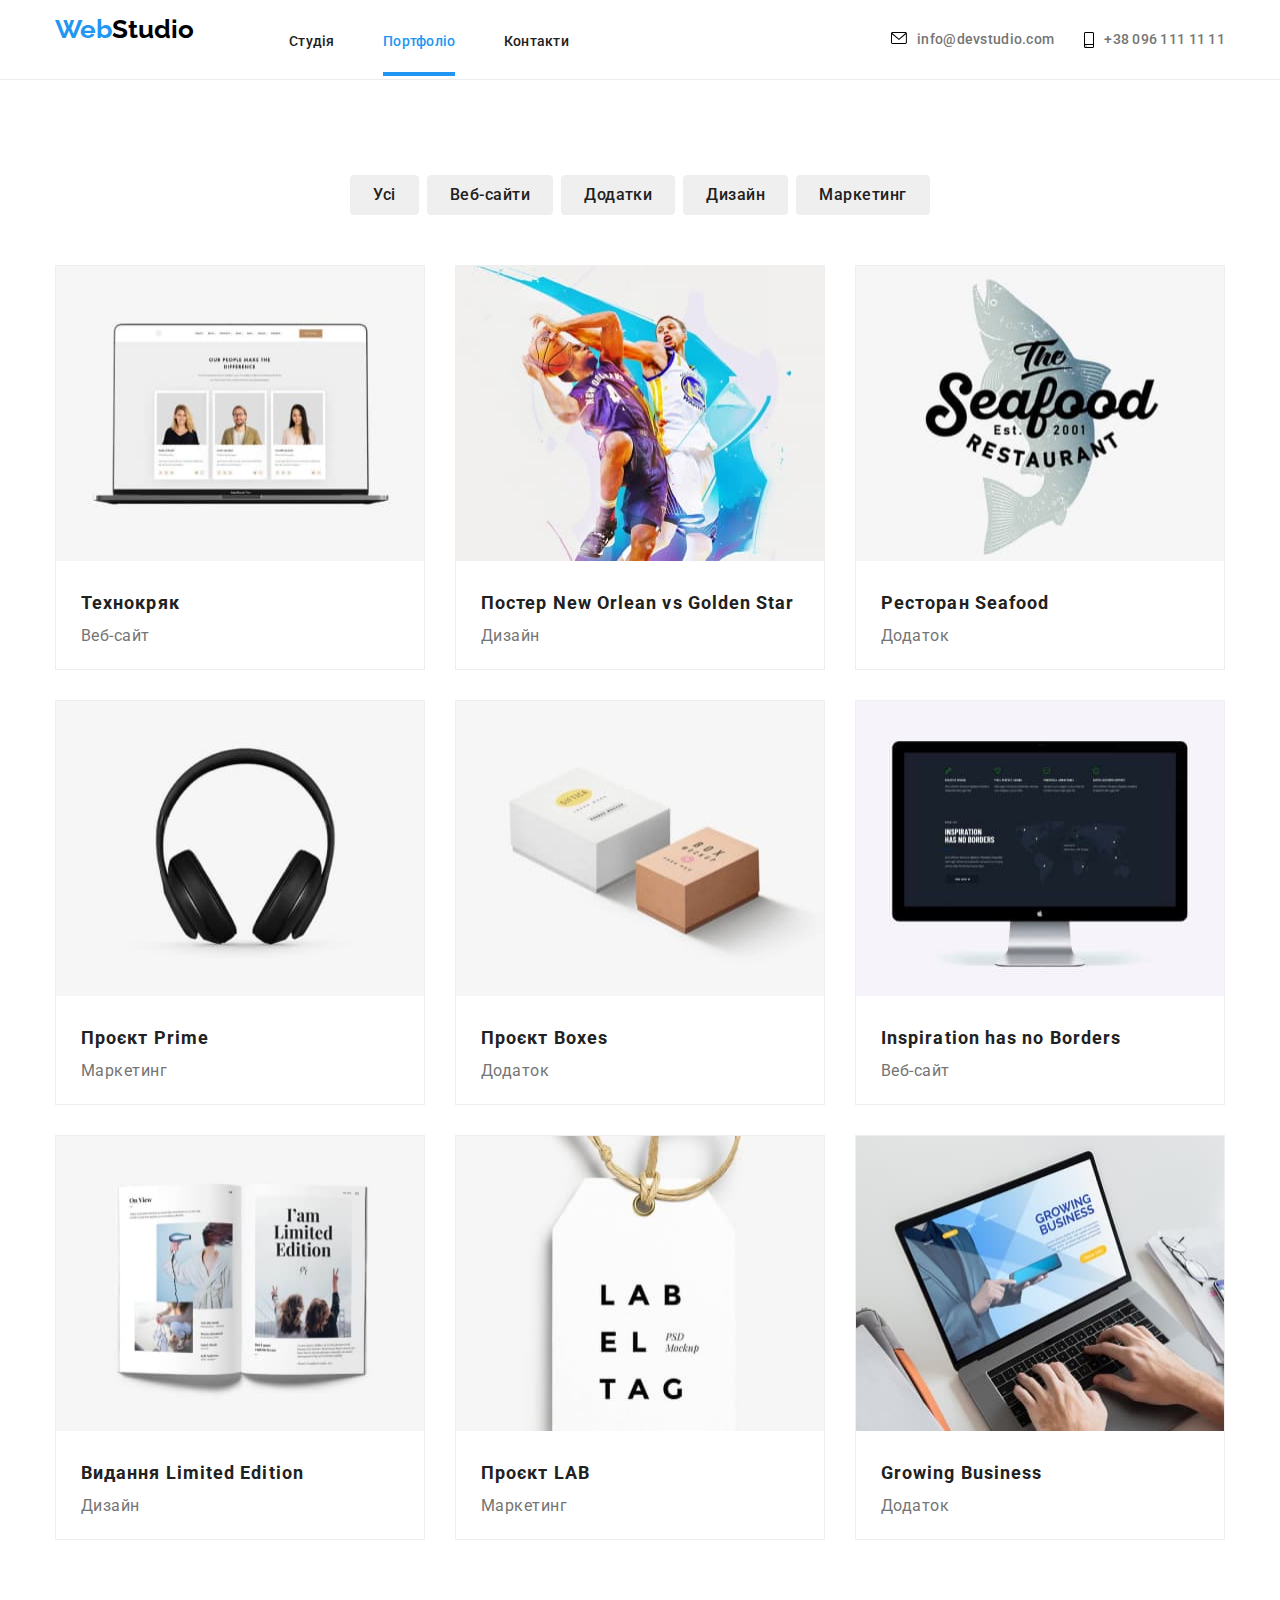
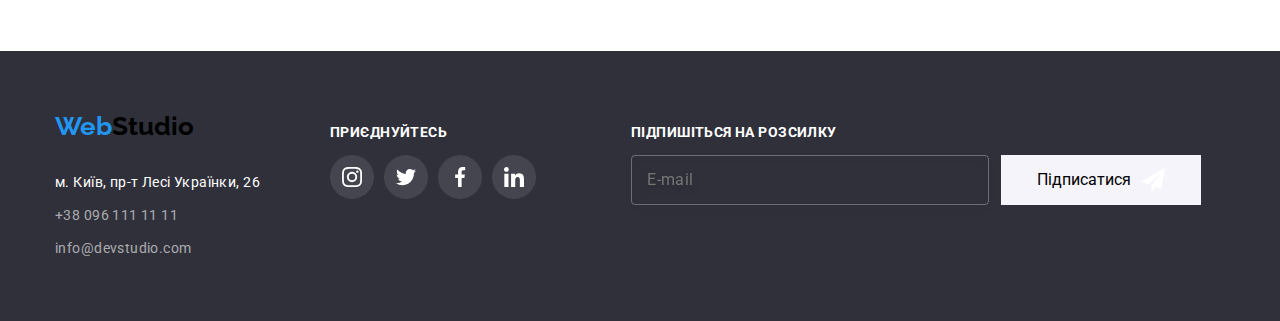
==== portfolio.html @ e660d1fc "Создание 2023-01-07" ====
<!DOCTYPE html>
<html lang="en">
<head>
    <meta charset="UTF-8">
    <meta http-equiv="X-UA-Compatible" content="IE=edge">
    <meta name="viewport" content="width=device-width, initial-scale=1.0">
    <link
        href="https://fonts.googleapis.com/css2?family=Oleo+Script&family=Raleway:wght@700&family=Roboto:wght@400;500;700;900&display=swap"
        rel="stylesheet">
    <!-- Спочатку нормалізатор -->
    <link rel="stylesheet"
        href="https://cdnjs.cloudflare.com/ajax/libs/modern-normalize/1.0.0/modern-normalize.min.css" />
    <!-- Потім ваші стилі -->
    <link rel="stylesheet" href="./css/main.min.css">
    <title>Document</title>
</head>
<body>
    <!--верхняя линия-->
    <header class="header">
        <div class="container">
            <div class="header__container">
                <!--меню навігації-->
                <nav class="header__nav">
                    <a href="" class="logo"><span class="logo__web">Web</span>Studio</a>
                    <ul class="header__nav-list">
                        <li class="header__nav-item"><a href="./index.html" class="header__nav-link">Студія</a></li>
                        <li class="header__nav-item"><a href="#" class="header__nav-link  current">Портфоліо</a></li>
                        <li class="header__nav-item"><a href="#" class="header__nav-link">Контакти</a></li>
                    </ul>
                </nav>
                <div class="header__contact-container">
                    <a href="mailto:info@devstudio.com" class="email">
                        <svg width="16" height="12">
                            <use href="./images/symbol-defs.svg#icon-email"> </use>
                        </svg>
                        info@devstudio.com</a>
                    <a href="tel:+380961111111" class="phone">
                        <svg width="10" height="16">
                            <use href="./images/symbol-defs.svg#icon-smartphone"> </use>
                        </svg>
                        +38 096 111 11 11</a>
                </div>
            </div>
        </div>
    </header>
    <main class="main-content">
        <!--секция галерея-->
        <section class="works">
            <div class="container">
                <ul class="works__list">
                    <li class="works__list-item"><button type="button" class="works-button">Усі</button></li>
                    <li class="works__list-item"><button type="button" class="works-button">Веб-сайти</button></li>
                    <li class="works__list-item"><button type="button" class="works-button">Додатки</button></li>
                    <li class="works__list-item"><button type="button" class="works-button">Дизайн</button></li>
                    <li class="works__list-item"><button type="button" class="works-button">Маркетинг</button></li>
                </ul>
                <ul class="gallery">
                    <li class="gallery__item">
                        <!--Project1-->
                        <a href="#" class="gallery-card">
                            <div class="gallery__container">
                                <img src="./images/portfolio-img1.jpg" alt="Технокряк" width="370" height="295" class="gallery__picture">
                                <div class="gallery__overlay">
                                    <p class="gallery__overlay-text">
                                        Ресурс пропонує комплексні пропозиції з різним рівнем функціоналу та сервісів. Все це дозволить відвідувачу отримати
                                        вичерпні відомості про компанію чи приватну особу.
                                    </p>
                                </div>
                            </div>
                            <div class="gallery__head-text">
                                <h3 class="gallery__card-head">Технокряк</h3>
                                <p class="gallery__card-text">Веб-сайт</p>
                            </div>
                        </a>
                    </li>
                    <li class="gallery__item">
                        <!--Project2-->
                        <a href="#" class="gallery-card">
                            <div class="gallery__container">
                                <img src="./images/portfolio-img2.jpg" alt="Постер New Orlean vs Golden Star" width="370" height="295" class="gallery__picture">
                                <div class="gallery__overlay">
                                    <p class="gallery__overlay-text">
                                        Ресурс пропонує комплексні пропозиції з різним рівнем функціоналу та сервісів. Все це дозволить відвідувачу
                                        отримати
                                        вичерпні відомості про компанію чи приватну особу.
                                    </p>
                                </div>
                            </div>
                            <div class="gallery__head-text">
                                <h3 class="gallery__card-head">Постер New Orlean vs Golden Star</h3>
                                <p class="gallery__card-text">Дизайн</p>
                            </div>                            
                        </a>
                    </li>
                    <li class="gallery__item">
                        <!--Project3-->
                        <a href="#" class="gallery-card">
                            <div class="gallery__container">
                                <img src="./images/portfolio-img3.jpg" alt="Ресторан Seafood" width="370" height="295" class="gallery__picture">
                                <div class="gallery__overlay">
                                    <p class="gallery__overlay-text">
                                        Ресурс пропонує комплексні пропозиції з різним рівнем функціоналу та сервісів. Все це дозволить відвідувачу
                                        отримати
                                        вичерпні відомості про компанію чи приватну особу.
                                    </p>
                                </div>
                            </div>
                            <div class="gallery__head-text">
                                <h3 class="gallery__card-head">Ресторан Seafood</h3>
                                <p class="gallery__card-text">Додаток</p>
                            </div>
                        </a>
                    </li>
                    <li class="gallery__item">
                        <!--Project4-->
                        <a href="#" class="gallery-card">
                            <div class="gallery__container">
                                <img src="./images/portfolio-img4.jpg" alt="Проєкт Prime" width="370" height="295" class="gallery__picture">
                                <div class="gallery__overlay">
                                    <p class="gallery__overlay-text">
                                        Ресурс пропонує комплексні пропозиції з різним рівнем функціоналу та сервісів. Все це дозволить відвідувачу
                                        отримати
                                        вичерпні відомості про компанію чи приватну особу.
                                    </p>
                                </div>
                            </div>
                            <div class="gallery__head-text">
                                <h3 class="gallery__card-head">Проєкт Prime</h3>
                                <p class="gallery__card-text">Маркетинг</p>
                            </div>                            
                        </a>
                    </li>
                    <li class="gallery__item">
                        <!--Project5-->
                        <a href="#" class="gallery-card">
                            <div class="gallery__container">
                                <img src="./images/portfolio-img5.jpg" alt="Проєкт Boxes" width="370" height="295" class="gallery__picture">
                                <div class="gallery__overlay">
                                    <p class="gallery__overlay-text">
                                        Ресурс пропонує комплексні пропозиції з різним рівнем функціоналу та сервісів. Все це дозволить відвідувачу
                                        отримати
                                        вичерпні відомості про компанію чи приватну особу.
                                    </p>
                                </div>                          
                            </div>
                            <div class="gallery__head-text">
                                <h3 class="gallery__card-head">Проєкт Boxes</h3>
                                <p class="gallery__card-text">Додаток</p>
                            </div>                              
                        </a>
                    </li>
                    <li class="gallery__item">
                        <!--Project6-->
                        <a href="#" class="gallery-card">
                            <div class="gallery__container">
                                <img src="./images/portfolio-img6.jpg" alt="Inspiration has no Borders" width="370" height="295" class="gallery__picture">
                                <div class="gallery__overlay">
                                    <p class="gallery__overlay-text">
                                        Ресурс пропонує комплексні пропозиції з різним рівнем функціоналу та сервісів. Все це дозволить відвідувачу
                                        отримати
                                        вичерпні відомості про компанію чи приватну особу.
                                    </p>
                                </div>
                            </div> 
                            <div class="gallery__head-text">
                                <h3 class="gallery__card-head">Inspiration has no Borders</h3>
                                <p class="gallery__card-text">Веб-сайт</p>
                            </div>                             
                        </a>
                    </li>
                    <li class="gallery__item">
                        <!--Project7-->
                        <a href="#" class="gallery-card">
                            <div class="gallery__container">
                                <img src="./images/portfolio-img7.jpg" alt="Видання Limited Edition" width="370" height="295" class="gallery__picture">
                                <div class="gallery__overlay">
                                    <p class="gallery__overlay-text">
                                        Ресурс пропонує комплексні пропозиції з різним рівнем функціоналу та сервісів. Все це дозволить відвідувачу
                                        отримати
                                        вичерпні відомості про компанію чи приватну особу.
                                    </p>
                                </div>
                            </div>
                            <div class="gallery__head-text">
                                <h3 class="gallery__card-head">Видання Limited Edition</h3>
                                <p class="gallery__card-text">Дизайн</p>
                            </div>                            
                        </a>
                    </li>
                    <li class="gallery__item">
                        <!--Project8-->
                        <a href="#" class="gallery-card"> 
                            <div class="gallery__container">
                                <img src="./images/portfolio-img8.jpg" alt="Проєкт LAB" width="370" height="295" class="gallery__picture">
                                <div class="gallery__overlay">
                                    <p class="gallery__overlay-text">
                                        Ресурс пропонує комплексні пропозиції з різним рівнем функціоналу та сервісів. Все це дозволить відвідувачу
                                        отримати
                                        вичерпні відомості про компанію чи приватну особу.
                                    </p>
                                </div>
                            </div>
                            <div class="gallery__head-text">
                                <h3 class="gallery__card-head">Проєкт LAB</h3>
                                <p class="gallery__card-text">Маркетинг</p>
                            </div>                             
                        </a>
                    </li>
                    <li class="gallery__item">
                        <!--Project9-->
                        <a href="#" class="gallery-card">
                            <div class="gallery__container">
                                <img src="./images/portfolio-img9.jpg" alt="Growing Business" width="370" height="295" class="gallery__picture">
                                <div class="gallery__overlay">
                                    <p class="gallery__overlay-text">
                                        Ресурс пропонує комплексні пропозиції з різним рівнем функціоналу та сервісів. Все це дозволить відвідувачу
                                        отримати
                                        вичерпні відомості про компанію чи приватну особу.
                                    </p>
                                </div>
                            </div>
                            <div class="gallery__head-text">
                                <h3 class="gallery__card-head">Growing Business</h3>
                                <p class="gallery__card-text">Додаток</p>
                            </div>                            
                        </a>
                    </li>
                </ul>
            </div>            
        </section>
    </main>
    <!--підвал-->
    <footer class="footer">
        <div class="container">
            <div class="footer__container">
                <!--контакти-->
                <div class="footer__address-container">
                    <a href="#" class="logo"><span class="logo__web">Web</span>Studio</a>
                    <address class="footer__address">м. Київ, пр-т Лесі Українки, 26</address>
                    <a href="tel:+380961111111" class="footer__phone">+38 096 111 11 11</a>
                    <a href="mailto:info@devstudio.com" class="footer__mail">info@devstudio.com</a>
                </div>
                <div class="footer__social-container">
                    <p class="footer__social-text">Приєднуйтесь</p>
                    <ul class="footer__social-list" width="206" height="44">
                        <li class="footer__item">
                            <a href="" class="footer__link-item">
                                <svg width="20" height="20" class="team__social__icon">
                                    <use href="./images/symbol-defs.svg#icon-instagram"> </use>
                                </svg>
                            </a>
                        </li>
                        <li class="footer__item">
                            <a href="" class="footer__link-item">
                                <svg width="20" height="20" class="team__social__icon">
                                    <use href="./images/symbol-defs.svg#icon-twitter"> </use>
                                </svg>
                            </a>
                        </li>
                        <li class="footer__item">
                            <a href="" class="footer__link-item">
                                <svg width="20" height="20" class="team__social__icon">
                                    <use href="./images/symbol-defs.svg#icon-facebook"> </use>
                                </svg>
                            </a>
                        </li>
                        <li class="footer__item">
                            <a href="" class="footer__link-item">
                                <svg width="20" height="20" class="team__social__icon">
                                    <use href="./images/symbol-defs.svg#icon-linkedin"> </use>
                                </svg>
                            </a>
                        </li>
                    </ul>
                </div>
                <form name="footer-form" class="footer-form">
                    <label for="form-footer-label" class="footer-form__label footer__social-text">Підпишіться на
                        розсилку</label>
                    <div class="footer-form__container">
                        <input type="text" name="form-footer-label" id="form-footer-label" placeholder="E-mail"
                            class="footer-form__input">
                        <button type="submit" class="footer-form__button button">Підписатися
                            <svg width="24" height="24" class="footer-form__icon">
                                <use href="./images/symbol-defs.svg#icon-send"> </use>
                            </svg>
                        </button>
                    </div>
                </form>
            </div>
        </div>
    </footer>
</body>        
</html>
---- css/main.min.css ----
:root{--backgrount-color: #Fff;--primary-text-color: #212121;--text-color-buttonlink: #2196F3;--text-color-active: #ffffff;--text-color: #757575;--background-button: #F5F4FA;--background-first-section: #2F303A;--background-gradient: rgba(47, 48, 58, 0.4);--background-card-text: rgba(47, 48, 58, 0.8);--backgrount-footer-item: rgba(255, 255, 255, 0.1);--background-overlay: rgba(33, 150, 243, 0.9);--background-backdrop: rgba(0, 0, 0, 0.2);--color-logo: #000000;--color-footer-mail-phone: rgba(255, 255, 255, 0.6);--color-border: #eeeeee;--color-border-header: #ececec;--color-border-form: rgba(33, 33, 33, 0.2);--color-active-form: rgba(33, 150, 243, 1);--color-fill-icons: #AFB1B8;--color-shadow: rgba(0, 0, 0, 0.25);--color-border-button: rgba(0, 0, 0, 0.1)}*,*::before,*::after{-webkit-box-sizing:border-box;box-sizing:border-box}body{background-color:var(--backgrount-color);color:var(--primary-text-color);border:none;font-family:"Roboto",sans-serif;list-style:none}.main{margin:0,auto}.about{padding:0 0 95px}.about__head{font-weight:700;font-size:36px;line-height:1.17;text-align:center;letter-spacing:.03em;height:42px;margin:0 0 50px}.about__list{display:-webkit-box;display:-ms-flexbox;display:flex;-webkit-box-pack:center;-ms-flex-pack:center;justify-content:center;gap:30px;list-style:none;margin:0;padding:0}.about__item{position:relative}.about__cart-text{position:absolute;bottom:0;left:0;text-transform:uppercase;width:100%;height:70px;margin:0;background-color:var(--background-card-text);color:var(--backgrount-color);text-align:center;line-height:70px;font-size:14px;font-weight:700}.backdrop{position:fixed;top:0;left:0;width:100%;height:100%;background-color:var(--background-backdrop);opacity:1;-webkit-transition:opacity 500ms cubic-bezier(0.4, 0, 0.2, 1);transition:opacity 500ms cubic-bezier(0.4, 0, 0.2, 1)}.backdrop.is-hidden{opacity:0;visibility:hidden;pointer-events:none}.backdrop.is-hidden .modal{-webkit-transform:translate(-50%, -50%) 250ms cubic-bezier(0.4, 0, 0.2, 1),scale(0.9) 250ms cubic-bezier(0.4, 0, 0.2, 1);transform:translate(-50%, -50%) 250ms cubic-bezier(0.4, 0, 0.2, 1),scale(0.9) 250ms cubic-bezier(0.4, 0, 0.2, 1)}.button{background-color:var(--background-button);border:none;cursor:pointer}.button:hover,.button:focus{background-color:var(--text-color-buttonlink);color:var(--text-color-active);border:none}.works{padding:95px 0}.works__list{display:-webkit-box;display:-ms-flexbox;display:flex;-webkit-box-pack:center;-ms-flex-pack:center;justify-content:center;gap:8px;list-style:none;margin:0 0 50px;padding:0}.works-button{padding:6px 22px;color:var(--primary-text-color);font-weight:500;line-height:26px;font-size:16px;text-align:center;letter-spacing:.03em;border:1px solid var(--color-border);border-radius:4px;-webkit-transition:background-color 250ms cubic-bezier(0.4, 0, 0.2, 1),color 250ms cubic-bezier(0.4, 0, 0.2, 1),border 250ms cubic-bezier(0.4, 0, 0.2, 1),-webkit-box-shadow 250ms cubic-bezier(0.4, 0, 0.2, 1);transition:background-color 250ms cubic-bezier(0.4, 0, 0.2, 1),color 250ms cubic-bezier(0.4, 0, 0.2, 1),border 250ms cubic-bezier(0.4, 0, 0.2, 1),-webkit-box-shadow 250ms cubic-bezier(0.4, 0, 0.2, 1);transition:background-color 250ms cubic-bezier(0.4, 0, 0.2, 1),color 250ms cubic-bezier(0.4, 0, 0.2, 1),box-shadow 250ms cubic-bezier(0.4, 0, 0.2, 1),border 250ms cubic-bezier(0.4, 0, 0.2, 1);transition:background-color 250ms cubic-bezier(0.4, 0, 0.2, 1),color 250ms cubic-bezier(0.4, 0, 0.2, 1),box-shadow 250ms cubic-bezier(0.4, 0, 0.2, 1),border 250ms cubic-bezier(0.4, 0, 0.2, 1),-webkit-box-shadow 250ms cubic-bezier(0.4, 0, 0.2, 1)}.works-button:hover,.works-button:focus{color:var(--text-color-active);-webkit-box-shadow:0px 3px 1px rgba(0,0,0,.1),0px 1px 2px rgba(0,0,0,.08),0px 2px 2px rgba(0,0,0,.12);box-shadow:0px 3px 1px rgba(0,0,0,.1),0px 1px 2px rgba(0,0,0,.08),0px 2px 2px rgba(0,0,0,.12);background-color:var(--text-color-buttonlink);border:0px solid var(--text-color-buttonlink)}.clients{margin:0 0 95px}.clients__head{display:block;text-align:center;margin:94px 0 50px;font-size:36px;line-height:1.17;letter-spacing:.03em}.clients__list{list-style:none;display:-webkit-box;display:-ms-flexbox;display:flex;-webkit-box-pack:center;-ms-flex-pack:center;justify-content:center;gap:30px;margin:0;padding:0}.clients__list-link{display:-webkit-box;display:-ms-flexbox;display:flex;-webkit-box-pack:center;-ms-flex-pack:center;justify-content:center;-webkit-box-align:center;-ms-flex-align:center;align-items:center;width:170px;height:92px;margin:0;padding:0;border-radius:4px}.clients__list-icon{width:100%;height:100%;fill:var(--color-fill-icons)}.clients__list-link .clients__list-icon{border:1px solid var(--color-fill-icons);-webkit-transition:fill 250ms cubic-bezier(0.4, 0, 0.2, 1),border 250ms cubic-bezier(0.4, 0, 0.2, 1);transition:fill 250ms cubic-bezier(0.4, 0, 0.2, 1),border 250ms cubic-bezier(0.4, 0, 0.2, 1)}.clients__list-link:focus .clients__list-icon,.clients__list-link:hover .clients__list-icon{border:1px solid var(--text-color-buttonlink);fill:var(--text-color-buttonlink)}.email{display:-webkit-box;display:-ms-flexbox;display:flex;gap:10px;-ms-flex-line-pack:center;align-content:center;text-decoration:none;color:var(--text-color);font-size:14px;line-height:1.14;letter-spacing:.02em;font-weight:500;-webkit-transition:color 250ms cubic-bezier(0.4, 0, 0.2, 1),fill 250ms cubic-bezier(0.4, 0, 0.2, 1);transition:color 250ms cubic-bezier(0.4, 0, 0.2, 1),fill 250ms cubic-bezier(0.4, 0, 0.2, 1)}.email:hover,.email:focus{color:var(--text-color-buttonlink);fill:var(--text-color-buttonlink)}.first-section{max-width:1600px;height:600px;padding:200px 0;margin:0 auto;background-image:-webkit-gradient(linear, left top, right top, from(var(--background-gradient)), to(var(--background-gradient))),url(../images/main.jpg);background-image:linear-gradient(to right, var(--background-gradient), var(--background-gradient)),url(../images/main.jpg);background-repeat:no-repeat;background-position:center;background-size:cover}.first-section__container{height:200px;-webkit-box-orient:vertical;-webkit-box-direction:normal;-ms-flex-direction:column;flex-direction:column;display:-webkit-box;display:-ms-flexbox;display:flex;-webkit-box-align:center;-ms-flex-align:center;align-items:center}.first-section__tittle{width:696px;color:var(--text-color-active);margin:0 0 30px;font-weight:900;font-size:44px;line-height:1.36;text-align:center;letter-spacing:.06em;text-transform:uppercase}.first-section__button{display:inline-block;width:216px;height:50px;min-height:50px;background-color:var(--text-color-buttonlink);color:var(--text-color-active);font-size:16px;font-style:normal;font-weight:700;line-height:1.88;letter-spacing:.06em;-webkit-filter:drop-shadow(0px 4px 4px rgba(0, 0, 0, 0.25));filter:drop-shadow(0px 4px 4px rgba(0, 0, 0, 0.25));border-radius:4px}.footer{background-color:var(--background-first-section);padding:60px 0}.footer__container{display:-webkit-box;display:-ms-flexbox;display:flex;-webkit-box-orient:horizontal;-webkit-box-direction:normal;-ms-flex-direction:row;flex-direction:row}.footer__address-container{display:-webkit-box;display:-ms-flexbox;display:flex;-webkit-box-orient:vertical;-webkit-box-direction:normal;-ms-flex-direction:column;flex-direction:column;gap:9px}.footer__address{color:var(--text-color-active);font-size:14px;line-height:1.71;letter-spacing:.03em;font-style:normal}.footer__phone{color:var(--color-footer-mail-phone);text-decoration:none;font-size:14px;line-height:1.71;letter-spacing:.03em}.footer__mail{text-decoration:none;color:var(--color-footer-mail-phone);font-size:14px;line-height:1.71;letter-spacing:.03em}.footer__social-container{margin:0 95px 0 70px}.footer__social-text{font-family:"Roboto";font-style:normal;font-size:14px;line-height:1.14;letter-spacing:.03em;font-weight:700;color:var(--text-color-active);text-transform:uppercase}.footer__social-list{display:-webkit-box;display:-ms-flexbox;display:flex;margin:0;padding:0;gap:10px;list-style:none}.footer__link-item{width:44px;height:44px;display:-webkit-box;display:-ms-flexbox;display:flex;-webkit-box-pack:center;-ms-flex-pack:center;justify-content:center;-webkit-box-align:center;-ms-flex-align:center;align-items:center;border-radius:50%;fill:var(--text-color-active);background-color:var(--backgrount-footer-item);-webkit-transition:background-color 250ms cubic-bezier(0.4, 0, 0.2, 1);transition:background-color 250ms cubic-bezier(0.4, 0, 0.2, 1)}.footer__link-item:hover,.footer__link-item:focus{border-radius:50%;background-color:var(--text-color-buttonlink)}.footer-form__label{display:inline-block;margin:14px 0;width:350px}.footer-form__container{margin:0;width:100%;display:-webkit-box;display:-ms-flexbox;display:flex}.footer-form__input{width:358px;height:50px;margin-right:12px;padding:15px;border:1px solid rgba(255,255,255,.3);-webkit-filter:drop-shadow(0px 4px 4px rgba(0, 0, 0, 0.15));filter:drop-shadow(0px 4px 4px rgba(0, 0, 0, 0.15));border-radius:4px;background-color:inherit;color:var(--text-color-active)}.footer-form__input::-webkit-input-placeholder{font-family:"Roboto";font-style:normal;font-weight:400;font-size:16px;line-height:1.25;letter-spacing:.03em}.footer-form__input::-moz-placeholder{font-family:"Roboto";font-style:normal;font-weight:400;font-size:16px;line-height:1.25;letter-spacing:.03em}.footer-form__input:-ms-input-placeholder{font-family:"Roboto";font-style:normal;font-weight:400;font-size:16px;line-height:1.25;letter-spacing:.03em}.footer-form__input::-ms-input-placeholder{font-family:"Roboto";font-style:normal;font-weight:400;font-size:16px;line-height:1.25;letter-spacing:.03em}.footer-form__input::placeholder{font-family:"Roboto";font-style:normal;font-weight:400;font-size:16px;line-height:1.25;letter-spacing:.03em}.footer-form__button{width:200px;margin:0;padding:0;display:-webkit-box;display:-ms-flexbox;display:flex;-webkit-box-align:center;-ms-flex-align:center;align-items:center;-webkit-box-pack:center;-ms-flex-pack:center;justify-content:center;gap:10px;border:none}.footer-form__icon{fill:var(--backgrount-color)}.form__head{margin:0 0 12px 0;font-family:"Roboto";font-style:normal;font-weight:700;font-size:20px;line-height:1.15;letter-spacing:.03em;text-align:center;color:var(--primary-text-color)}.form__label{display:inline-block;font-family:"Roboto";font-style:normal;font-weight:400;font-size:12px;line-height:14px;letter-spacing:.01em;color:var(--text-color);margin-bottom:4px}.form__field{position:relative}.form__field-input{width:100%;height:40px;padding:0 12px 0 42px;border:1px solid var(--color-border-form);border-radius:4px;outline:none;-webkit-transition:border 250ms cubic-bezier(0.4, 0, 0.2, 1);transition:border 250ms cubic-bezier(0.4, 0, 0.2, 1)}.form__field-input:focus{border:1px solid var(--color-active-form)}.form__field-input+.form__field-icon{fill:var(--color-logo);-webkit-transition:fill 250ms cubic-bezier(0.4, 0, 0.2, 1);transition:fill 250ms cubic-bezier(0.4, 0, 0.2, 1)}.form__field-input:focus+.form__field-icon{fill:var(--color-active-form)}.form__field-icon{position:absolute;left:12px;top:50%;-webkit-transform:translateY(-50%);transform:translateY(-50%)}.form__field-textarea{width:100%;height:120px;resize:none;margin-bottom:20px;padding:12px 16px;border:1px solid var(--color-border-form);border-radius:4px;outline:none;-webkit-transition:border 250ms cubic-bezier(0.4, 0, 0.2, 1);transition:border 250ms cubic-bezier(0.4, 0, 0.2, 1)}.form__field-textarea:focus{border:1px solid var(--color-active-form)}.form__field-textarea::-webkit-input-placeholder{font-family:"Roboto";font-style:normal;font-weight:400;font-size:12px;line-height:1.167;letter-spacing:.01em;color:rgba(117,117,117,.5)}.form__field-textarea::-moz-placeholder{font-family:"Roboto";font-style:normal;font-weight:400;font-size:12px;line-height:1.167;letter-spacing:.01em;color:rgba(117,117,117,.5)}.form__field-textarea:-ms-input-placeholder{font-family:"Roboto";font-style:normal;font-weight:400;font-size:12px;line-height:1.167;letter-spacing:.01em;color:rgba(117,117,117,.5)}.form__field-textarea::-ms-input-placeholder{font-family:"Roboto";font-style:normal;font-weight:400;font-size:12px;line-height:1.167;letter-spacing:.01em;color:rgba(117,117,117,.5)}.form__field-textarea::placeholder{font-family:"Roboto";font-style:normal;font-weight:400;font-size:12px;line-height:1.167;letter-spacing:.01em;color:rgba(117,117,117,.5)}.form__checkbox{margin-bottom:30px;display:-webkit-box;display:-ms-flexbox;display:flex;-webkit-box-align:center;-ms-flex-align:center;align-items:center;gap:8px}.form__checkbox-input{-webkit-appearance:none;-moz-appearance:none;appearance:none}.form__checkbox-link{color:var(--text-color-buttonlink);-webkit-text-decoration-line:underline;text-decoration-line:underline}.form__checkbox-icon{width:16px;height:15px;border:2px solid var(--color-logo);border-radius:2px;-webkit-box-shadow:0px 4px 4px rgba(0,0,0,.25);box-shadow:0px 4px 4px rgba(0,0,0,.25);fill:rgba(0,0,0,0);-webkit-transition:border 250ms cubic-bezier(0.4, 0, 0.2, 1),fill 250ms cubic-bezier(0.4, 0, 0.2, 1),background-color 250ms cubic-bezier(0.4, 0, 0.2, 1);transition:border 250ms cubic-bezier(0.4, 0, 0.2, 1),fill 250ms cubic-bezier(0.4, 0, 0.2, 1),background-color 250ms cubic-bezier(0.4, 0, 0.2, 1)}.form__checkbox-input:checked+.form__checkbox-icon{fill:var(--text-color-active);background-color:var(--text-color-buttonlink);border:2px solid var(--text-color-buttonlink)}.form__field-button{position:absolute;bottom:40px;left:50%;-webkit-transform:translateX(-50%);transform:translateX(-50%);width:200px;height:50px;outline:none;border:none;border-radius:4px;background-color:var(--text-color-buttonlink);color:var(--backgrount-color);-webkit-filter:drop-shadow(0px 4px 4px rgba(0, 0, 0, 0.25));filter:drop-shadow(0px 4px 4px rgba(0, 0, 0, 0.25))}.features{padding:95px 0}.features__list-title{font-weight:700;font-size:14px;line-height:1.14;letter-spacing:.03em;text-transform:uppercase;font-style:normal;margin:0 0 10px}.features__list-text{color:var(--text-color);font-size:14px;line-height:1.71;letter-spacing:.03em;width:270px;margin:0 0}.features__list{display:-webkit-box;display:-ms-flexbox;display:flex;-webkit-box-pack:center;-ms-flex-pack:center;justify-content:center;gap:30px;list-style:none;margin:0;padding:0}.features__item-container{display:-webkit-box;display:-ms-flexbox;display:flex;-webkit-box-pack:center;-ms-flex-pack:center;justify-content:center;-webkit-box-align:center;-ms-flex-align:center;align-items:center;margin:0 0 30px;background-color:var(--background-button);height:120px;border-radius:4px}.gallery{display:-webkit-box;display:-ms-flexbox;display:flex;gap:30px;-ms-flex-wrap:wrap;flex-wrap:wrap;-webkit-box-pack:center;-ms-flex-pack:center;justify-content:center;-ms-flex-line-pack:center;align-content:center;padding:0}.gallery__item{width:370px;height:405px;list-style:none;border:1px solid var(--color-border)}.gallery__item:focus,.gallery__item:hover{-webkit-box-shadow:0px 1px 1px rgba(0,0,0,.12),0px 4px 4px rgba(0,0,0,.06),1px 4px 6px rgba(0,0,0,.16);box-shadow:0px 1px 1px rgba(0,0,0,.12),0px 4px 4px rgba(0,0,0,.06),1px 4px 6px rgba(0,0,0,.16)}.gallery-card{text-decoration:none}.gallery__container{position:relative;overflow:hidden}.gallery__overlay{position:absolute;top:0;left:0;width:100%;height:100%;-webkit-transform:translatey(100%);transform:translatey(100%);display:-webkit-box;display:-ms-flexbox;display:flex;-webkit-box-align:center;-ms-flex-align:center;align-items:center;width:100%;background-color:var(--background-overlay);-webkit-transition:-webkit-transform 500ms cubic-bezier(0.4, 0, 0.2, 1);transition:-webkit-transform 500ms cubic-bezier(0.4, 0, 0.2, 1);transition:transform 500ms cubic-bezier(0.4, 0, 0.2, 1);transition:transform 500ms cubic-bezier(0.4, 0, 0.2, 1), -webkit-transform 500ms cubic-bezier(0.4, 0, 0.2, 1)}.gallery__container:hover .gallery__overlay{-webkit-transform:translatey(0);transform:translatey(0)}.gallery__overlay-text{display:inline-block;padding:auto;margin:63px 24px;font-family:"Roboto";font-style:normal;font-weight:400;font-size:18px;line-height:1.56;letter-spacing:.03em;color:var(--backgrount-color)}.gallery__head-text{padding:20px 25px}.gallery__card-head{margin:0;color:var(--primary-text-color);font-size:18px;line-height:2;letter-spacing:.06em}.gallery__card-text{color:var(--text-color);font-size:16px;line-height:1.88;letter-spacing:.03em;margin:0 auto}.header{height:80px;display:-webkit-box;display:-ms-flexbox;display:flex;-webkit-box-align:center;-ms-flex-align:center;align-items:center;border-bottom:1px solid var(--color-border-header)}.header__container{display:-webkit-box;display:-ms-flexbox;display:flex;-webkit-box-align:center;-ms-flex-align:center;align-items:center}.header__nav{display:-webkit-box;display:-ms-flexbox;display:flex;-webkit-box-align:center;-ms-flex-align:center;align-items:center;gap:95px}.header__nav-list{display:-webkit-box;display:-ms-flexbox;display:flex;-webkit-box-pack:justify;-ms-flex-pack:justify;justify-content:space-between;width:280px;height:16px;margin:0 auto;padding:0}.header__contact-container{margin-left:auto;display:-webkit-box;display:-ms-flexbox;display:flex;gap:30px;-webkit-box-pack:justify;-ms-flex-pack:justify;justify-content:space-between}.header__nav-link{color:var(--primary-text-color);font-weight:500;font-size:14px;line-height:1.14;letter-spacing:.02em}.header__nav-link{text-decoration:none;-webkit-transition:color 250ms cubic-bezier(0.4, 0, 0.2, 1);transition:color 250ms cubic-bezier(0.4, 0, 0.2, 1)}.header__nav-link:hover,.header__nav-link:focus{color:var(--text-color-buttonlink)}.header__nav-item{list-style:none;position:relative}.header__nav-link.current{color:var(--text-color-buttonlink)}.header__nav-link.current::after{content:"";position:absolute;bottom:-28px;left:0;width:100%;height:4PX;background-color:var(--text-color-buttonlink)}.logo{margin:0 0 20px;text-decoration:none;color:var(--color-logo);font-family:"Raleway",sans-serif;font-weight:700;font-size:26px;line-height:1.2;height:31px}.logo__web{color:var(--text-color-buttonlink)}.modal{position:absolute;width:100%;max-width:528px;height:100%;max-height:581px;left:50%;top:50%;-webkit-transform:translate(-50%, -50%);transform:translate(-50%, -50%);padding:40px;-webkit-box-shadow:0px 1px 3px rgba(0,0,0,.12),0px 1px 1px rgba(0,0,0,.14),0px 2px 1px rgba(0,0,0,.2);box-shadow:0px 1px 3px rgba(0,0,0,.12),0px 1px 1px rgba(0,0,0,.14),0px 2px 1px rgba(0,0,0,.2);border-radius:4px;background-color:var(--text-color-active);-webkit-transition:-webkit-transform 250ms cubic-bezier(0.4, 0, 0.2, 1);transition:-webkit-transform 250ms cubic-bezier(0.4, 0, 0.2, 1);transition:transform 250ms cubic-bezier(0.4, 0, 0.2, 1);transition:transform 250ms cubic-bezier(0.4, 0, 0.2, 1), -webkit-transform 250ms cubic-bezier(0.4, 0, 0.2, 1)}.modal__close{position:absolute;top:8px;right:8px;width:30px;height:30px;border:1px solid var(--color-border-button);border-radius:50%;background-color:var(--text-color-active);-webkit-transition:fill 250ms cubic-bezier(0.4, 0, 0.2, 1);transition:fill 250ms cubic-bezier(0.4, 0, 0.2, 1)}.modal__close:hover{fill:var(--text-color-buttonlink);cursor:pointer}.phone{display:-webkit-box;display:-ms-flexbox;display:flex;-webkit-box-flex:100;-ms-flex-positive:100;flex-grow:100;gap:10px;margin:0;padding:0;-ms-flex-line-pack:center;align-content:center;text-decoration:none;color:var(--text-color);font-weight:500;font-size:14px;line-height:1.14;letter-spacing:.02em;-webkit-transition:color 250ms cubic-bezier(0.4, 0, 0.2, 1),fill 250ms cubic-bezier(0.4, 0, 0.2, 1);transition:color 250ms cubic-bezier(0.4, 0, 0.2, 1),fill 250ms cubic-bezier(0.4, 0, 0.2, 1)}.phone:hover,.phone:focus{color:var(--text-color-buttonlink);fill:var(--text-color-buttonlink)}.team{padding:95px 0;margin:0 auto;background-color:var(--background-button)}.team__head{margin:0 0 50px;font-size:36px;line-height:1.17;text-align:center;letter-spacing:.03em;font-weight:700}.team__list{display:-webkit-box;display:-ms-flexbox;display:flex;margin:0 auto;display:flex;-webkit-box-pack:center;-ms-flex-pack:center;justify-content:center;gap:30px;list-style:none;margin:0;padding:0}.team__card{display:-webkit-box;display:-ms-flexbox;display:flex;-webkit-box-orient:vertical;-webkit-box-direction:normal;-ms-flex-direction:column;flex-direction:column;-webkit-box-shadow:0px 4px 4px var(--color-shadow);box-shadow:0px 4px 4px var(--color-shadow);background-color:var(--text-color-active)}.team__card-name{margin:0;font-weight:500;font-size:16px;line-height:1.2;text-align:center;letter-spacing:.03em}.team__card-profession{margin:0;color:var(--text-color);font-size:16px;line-height:1.2;text-align:center;letter-spacing:.03em}.team__card-container{padding:30px 0;display:-webkit-box;display:-ms-flexbox;display:flex;-webkit-box-orient:vertical;-webkit-box-direction:normal;-ms-flex-direction:column;flex-direction:column;gap:10px}.team__card-social-list{width:0 auto;height:44px;display:-webkit-box;display:-ms-flexbox;display:flex;-webkit-box-pack:center;-ms-flex-pack:center;justify-content:center;gap:10px;margin:0;padding:0;list-style:none}.team__card-social-link{width:44px;height:44px;display:-webkit-box;display:-ms-flexbox;display:flex;-webkit-box-pack:center;-ms-flex-pack:center;justify-content:center;-webkit-box-align:center;-ms-flex-align:center;align-items:center;border-radius:50%;fill:var(--color-fill-icons);-webkit-transition:background-color 250ms cubic-bezier(0.4, 0, 0.2, 1),fill 250ms cubic-bezier(0.4, 0, 0.2, 1);transition:background-color 250ms cubic-bezier(0.4, 0, 0.2, 1),fill 250ms cubic-bezier(0.4, 0, 0.2, 1)}.team__card-social-link:focus,.team__card-social-link:hover{background-color:var(--text-color-buttonlink);fill:var(--text-color-active)}.container{width:1200px;margin:0 auto;padding:0 15px}/*# sourceMappingURL=main.min.css.map */
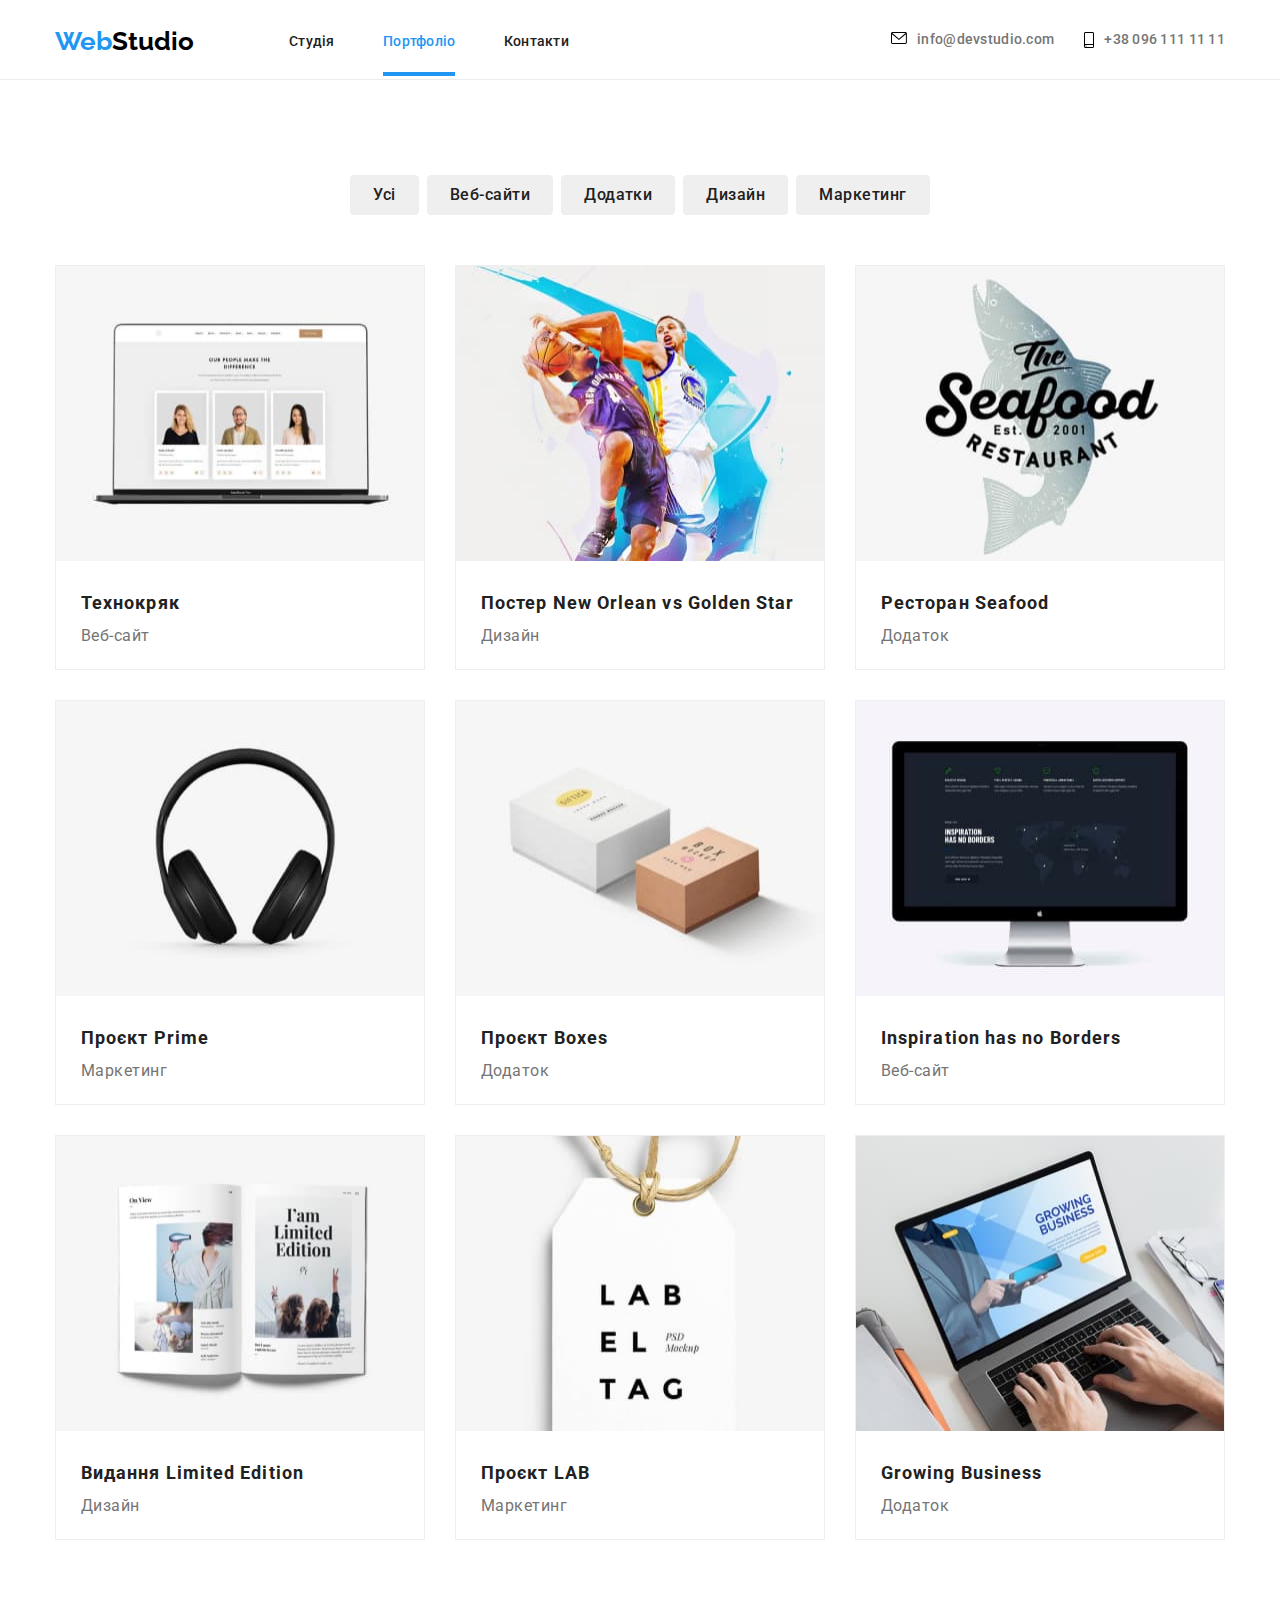
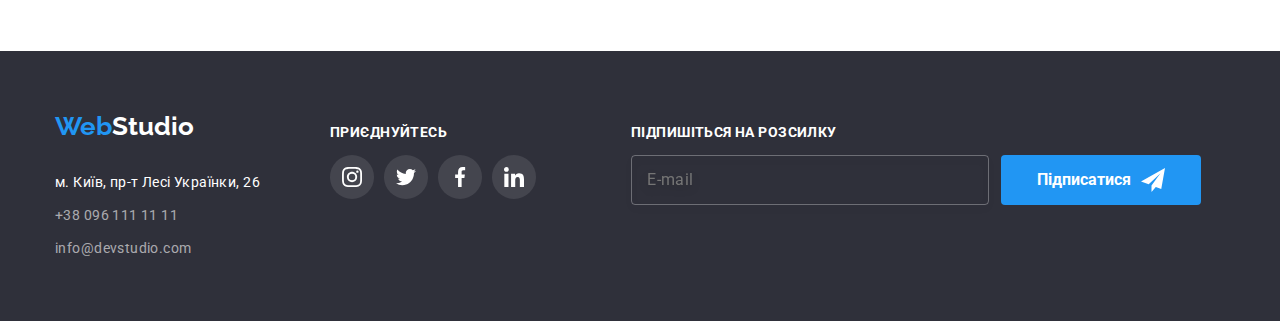
==== commit 21fb9817: "Исправление 2023-01-07" ====
--- a/portfolio.html
+++ b/portfolio.html
@@ -21,7 +21,7 @@
             <div class="header__container">
                 <!--меню навігації-->
                 <nav class="header__nav">
-                    <a href="" class="logo"><span class="logo__web">Web</span>Studio</a>
+                    <a href="" class="logo logo__header"><span class="logo__web">Web</span>Studio</a>
                     <ul class="header__nav-list">
                         <li class="header__nav-item"><a href="./index.html" class="header__nav-link">Студія</a></li>
                         <li class="header__nav-item"><a href="#" class="header__nav-link  current">Портфоліо</a></li>
@@ -235,7 +235,7 @@
             <div class="footer__container">
                 <!--контакти-->
                 <div class="footer__address-container">
-                    <a href="#" class="logo"><span class="logo__web">Web</span>Studio</a>
+                    <a href="#" class="logo logo--footer"><span class="logo__web">Web</span>Studio</a>
                     <address class="footer__address">м. Київ, пр-т Лесі Українки, 26</address>
                     <a href="tel:+380961111111" class="footer__phone">+38 096 111 11 11</a>
                     <a href="mailto:info@devstudio.com" class="footer__mail">info@devstudio.com</a>
--- a/css/main.min.css
+++ b/css/main.min.css
@@ -1 +1 @@
-:root{--backgrount-color: #Fff;--primary-text-color: #212121;--text-color-buttonlink: #2196F3;--text-color-active: #ffffff;--text-color: #757575;--background-button: #F5F4FA;--background-first-section: #2F303A;--background-gradient: rgba(47, 48, 58, 0.4);--background-card-text: rgba(47, 48, 58, 0.8);--backgrount-footer-item: rgba(255, 255, 255, 0.1);--background-overlay: rgba(33, 150, 243, 0.9);--background-backdrop: rgba(0, 0, 0, 0.2);--color-logo: #000000;--color-footer-mail-phone: rgba(255, 255, 255, 0.6);--color-border: #eeeeee;--color-border-header: #ececec;--color-border-form: rgba(33, 33, 33, 0.2);--color-active-form: rgba(33, 150, 243, 1);--color-fill-icons: #AFB1B8;--color-shadow: rgba(0, 0, 0, 0.25);--color-border-button: rgba(0, 0, 0, 0.1)}*,*::before,*::after{-webkit-box-sizing:border-box;box-sizing:border-box}body{background-color:var(--backgrount-color);color:var(--primary-text-color);border:none;font-family:"Roboto",sans-serif;list-style:none}.main{margin:0,auto}.about{padding:0 0 95px}.about__head{font-weight:700;font-size:36px;line-height:1.17;text-align:center;letter-spacing:.03em;height:42px;margin:0 0 50px}.about__list{display:-webkit-box;display:-ms-flexbox;display:flex;-webkit-box-pack:center;-ms-flex-pack:center;justify-content:center;gap:30px;list-style:none;margin:0;padding:0}.about__item{position:relative}.about__cart-text{position:absolute;bottom:0;left:0;text-transform:uppercase;width:100%;height:70px;margin:0;background-color:var(--background-card-text);color:var(--backgrount-color);text-align:center;line-height:70px;font-size:14px;font-weight:700}.backdrop{position:fixed;top:0;left:0;width:100%;height:100%;background-color:var(--background-backdrop);opacity:1;-webkit-transition:opacity 500ms cubic-bezier(0.4, 0, 0.2, 1);transition:opacity 500ms cubic-bezier(0.4, 0, 0.2, 1)}.backdrop.is-hidden{opacity:0;visibility:hidden;pointer-events:none}.backdrop.is-hidden .modal{-webkit-transform:translate(-50%, -50%) 250ms cubic-bezier(0.4, 0, 0.2, 1),scale(0.9) 250ms cubic-bezier(0.4, 0, 0.2, 1);transform:translate(-50%, -50%) 250ms cubic-bezier(0.4, 0, 0.2, 1),scale(0.9) 250ms cubic-bezier(0.4, 0, 0.2, 1)}.button{background-color:var(--background-button);border:none;cursor:pointer}.button:hover,.button:focus{background-color:var(--text-color-buttonlink);color:var(--text-color-active);border:none}.works{padding:95px 0}.works__list{display:-webkit-box;display:-ms-flexbox;display:flex;-webkit-box-pack:center;-ms-flex-pack:center;justify-content:center;gap:8px;list-style:none;margin:0 0 50px;padding:0}.works-button{padding:6px 22px;color:var(--primary-text-color);font-weight:500;line-height:26px;font-size:16px;text-align:center;letter-spacing:.03em;border:1px solid var(--color-border);border-radius:4px;-webkit-transition:background-color 250ms cubic-bezier(0.4, 0, 0.2, 1),color 250ms cubic-bezier(0.4, 0, 0.2, 1),border 250ms cubic-bezier(0.4, 0, 0.2, 1),-webkit-box-shadow 250ms cubic-bezier(0.4, 0, 0.2, 1);transition:background-color 250ms cubic-bezier(0.4, 0, 0.2, 1),color 250ms cubic-bezier(0.4, 0, 0.2, 1),border 250ms cubic-bezier(0.4, 0, 0.2, 1),-webkit-box-shadow 250ms cubic-bezier(0.4, 0, 0.2, 1);transition:background-color 250ms cubic-bezier(0.4, 0, 0.2, 1),color 250ms cubic-bezier(0.4, 0, 0.2, 1),box-shadow 250ms cubic-bezier(0.4, 0, 0.2, 1),border 250ms cubic-bezier(0.4, 0, 0.2, 1);transition:background-color 250ms cubic-bezier(0.4, 0, 0.2, 1),color 250ms cubic-bezier(0.4, 0, 0.2, 1),box-shadow 250ms cubic-bezier(0.4, 0, 0.2, 1),border 250ms cubic-bezier(0.4, 0, 0.2, 1),-webkit-box-shadow 250ms cubic-bezier(0.4, 0, 0.2, 1)}.works-button:hover,.works-button:focus{color:var(--text-color-active);-webkit-box-shadow:0px 3px 1px rgba(0,0,0,.1),0px 1px 2px rgba(0,0,0,.08),0px 2px 2px rgba(0,0,0,.12);box-shadow:0px 3px 1px rgba(0,0,0,.1),0px 1px 2px rgba(0,0,0,.08),0px 2px 2px rgba(0,0,0,.12);background-color:var(--text-color-buttonlink);border:0px solid var(--text-color-buttonlink)}.clients{margin:0 0 95px}.clients__head{display:block;text-align:center;margin:94px 0 50px;font-size:36px;line-height:1.17;letter-spacing:.03em}.clients__list{list-style:none;display:-webkit-box;display:-ms-flexbox;display:flex;-webkit-box-pack:center;-ms-flex-pack:center;justify-content:center;gap:30px;margin:0;padding:0}.clients__list-link{display:-webkit-box;display:-ms-flexbox;display:flex;-webkit-box-pack:center;-ms-flex-pack:center;justify-content:center;-webkit-box-align:center;-ms-flex-align:center;align-items:center;width:170px;height:92px;margin:0;padding:0;border-radius:4px}.clients__list-icon{width:100%;height:100%;fill:var(--color-fill-icons)}.clients__list-link .clients__list-icon{border:1px solid var(--color-fill-icons);-webkit-transition:fill 250ms cubic-bezier(0.4, 0, 0.2, 1),border 250ms cubic-bezier(0.4, 0, 0.2, 1);transition:fill 250ms cubic-bezier(0.4, 0, 0.2, 1),border 250ms cubic-bezier(0.4, 0, 0.2, 1)}.clients__list-link:focus .clients__list-icon,.clients__list-link:hover .clients__list-icon{border:1px solid var(--text-color-buttonlink);fill:var(--text-color-buttonlink)}.email{display:-webkit-box;display:-ms-flexbox;display:flex;gap:10px;-ms-flex-line-pack:center;align-content:center;text-decoration:none;color:var(--text-color);font-size:14px;line-height:1.14;letter-spacing:.02em;font-weight:500;-webkit-transition:color 250ms cubic-bezier(0.4, 0, 0.2, 1),fill 250ms cubic-bezier(0.4, 0, 0.2, 1);transition:color 250ms cubic-bezier(0.4, 0, 0.2, 1),fill 250ms cubic-bezier(0.4, 0, 0.2, 1)}.email:hover,.email:focus{color:var(--text-color-buttonlink);fill:var(--text-color-buttonlink)}.first-section{max-width:1600px;height:600px;padding:200px 0;margin:0 auto;background-image:-webkit-gradient(linear, left top, right top, from(var(--background-gradient)), to(var(--background-gradient))),url(../images/main.jpg);background-image:linear-gradient(to right, var(--background-gradient), var(--background-gradient)),url(../images/main.jpg);background-repeat:no-repeat;background-position:center;background-size:cover}.first-section__container{height:200px;-webkit-box-orient:vertical;-webkit-box-direction:normal;-ms-flex-direction:column;flex-direction:column;display:-webkit-box;display:-ms-flexbox;display:flex;-webkit-box-align:center;-ms-flex-align:center;align-items:center}.first-section__tittle{width:696px;color:var(--text-color-active);margin:0 0 30px;font-weight:900;font-size:44px;line-height:1.36;text-align:center;letter-spacing:.06em;text-transform:uppercase}.first-section__button{display:inline-block;width:216px;height:50px;min-height:50px;background-color:var(--text-color-buttonlink);color:var(--text-color-active);font-size:16px;font-style:normal;font-weight:700;line-height:1.88;letter-spacing:.06em;-webkit-filter:drop-shadow(0px 4px 4px rgba(0, 0, 0, 0.25));filter:drop-shadow(0px 4px 4px rgba(0, 0, 0, 0.25));border-radius:4px}.footer{background-color:var(--background-first-section);padding:60px 0}.footer__container{display:-webkit-box;display:-ms-flexbox;display:flex;-webkit-box-orient:horizontal;-webkit-box-direction:normal;-ms-flex-direction:row;flex-direction:row}.footer__address-container{display:-webkit-box;display:-ms-flexbox;display:flex;-webkit-box-orient:vertical;-webkit-box-direction:normal;-ms-flex-direction:column;flex-direction:column;gap:9px}.footer__address{color:var(--text-color-active);font-size:14px;line-height:1.71;letter-spacing:.03em;font-style:normal}.footer__phone{color:var(--color-footer-mail-phone);text-decoration:none;font-size:14px;line-height:1.71;letter-spacing:.03em}.footer__mail{text-decoration:none;color:var(--color-footer-mail-phone);font-size:14px;line-height:1.71;letter-spacing:.03em}.footer__social-container{margin:0 95px 0 70px}.footer__social-text{font-family:"Roboto";font-style:normal;font-size:14px;line-height:1.14;letter-spacing:.03em;font-weight:700;color:var(--text-color-active);text-transform:uppercase}.footer__social-list{display:-webkit-box;display:-ms-flexbox;display:flex;margin:0;padding:0;gap:10px;list-style:none}.footer__link-item{width:44px;height:44px;display:-webkit-box;display:-ms-flexbox;display:flex;-webkit-box-pack:center;-ms-flex-pack:center;justify-content:center;-webkit-box-align:center;-ms-flex-align:center;align-items:center;border-radius:50%;fill:var(--text-color-active);background-color:var(--backgrount-footer-item);-webkit-transition:background-color 250ms cubic-bezier(0.4, 0, 0.2, 1);transition:background-color 250ms cubic-bezier(0.4, 0, 0.2, 1)}.footer__link-item:hover,.footer__link-item:focus{border-radius:50%;background-color:var(--text-color-buttonlink)}.footer-form__label{display:inline-block;margin:14px 0;width:350px}.footer-form__container{margin:0;width:100%;display:-webkit-box;display:-ms-flexbox;display:flex}.footer-form__input{width:358px;height:50px;margin-right:12px;padding:15px;border:1px solid rgba(255,255,255,.3);-webkit-filter:drop-shadow(0px 4px 4px rgba(0, 0, 0, 0.15));filter:drop-shadow(0px 4px 4px rgba(0, 0, 0, 0.15));border-radius:4px;background-color:inherit;color:var(--text-color-active)}.footer-form__input::-webkit-input-placeholder{font-family:"Roboto";font-style:normal;font-weight:400;font-size:16px;line-height:1.25;letter-spacing:.03em}.footer-form__input::-moz-placeholder{font-family:"Roboto";font-style:normal;font-weight:400;font-size:16px;line-height:1.25;letter-spacing:.03em}.footer-form__input:-ms-input-placeholder{font-family:"Roboto";font-style:normal;font-weight:400;font-size:16px;line-height:1.25;letter-spacing:.03em}.footer-form__input::-ms-input-placeholder{font-family:"Roboto";font-style:normal;font-weight:400;font-size:16px;line-height:1.25;letter-spacing:.03em}.footer-form__input::placeholder{font-family:"Roboto";font-style:normal;font-weight:400;font-size:16px;line-height:1.25;letter-spacing:.03em}.footer-form__button{width:200px;margin:0;padding:0;display:-webkit-box;display:-ms-flexbox;display:flex;-webkit-box-align:center;-ms-flex-align:center;align-items:center;-webkit-box-pack:center;-ms-flex-pack:center;justify-content:center;gap:10px;border:none}.footer-form__icon{fill:var(--backgrount-color)}.form__head{margin:0 0 12px 0;font-family:"Roboto";font-style:normal;font-weight:700;font-size:20px;line-height:1.15;letter-spacing:.03em;text-align:center;color:var(--primary-text-color)}.form__label{display:inline-block;font-family:"Roboto";font-style:normal;font-weight:400;font-size:12px;line-height:14px;letter-spacing:.01em;color:var(--text-color);margin-bottom:4px}.form__field{position:relative}.form__field-input{width:100%;height:40px;padding:0 12px 0 42px;border:1px solid var(--color-border-form);border-radius:4px;outline:none;-webkit-transition:border 250ms cubic-bezier(0.4, 0, 0.2, 1);transition:border 250ms cubic-bezier(0.4, 0, 0.2, 1)}.form__field-input:focus{border:1px solid var(--color-active-form)}.form__field-input+.form__field-icon{fill:var(--color-logo);-webkit-transition:fill 250ms cubic-bezier(0.4, 0, 0.2, 1);transition:fill 250ms cubic-bezier(0.4, 0, 0.2, 1)}.form__field-input:focus+.form__field-icon{fill:var(--color-active-form)}.form__field-icon{position:absolute;left:12px;top:50%;-webkit-transform:translateY(-50%);transform:translateY(-50%)}.form__field-textarea{width:100%;height:120px;resize:none;margin-bottom:20px;padding:12px 16px;border:1px solid var(--color-border-form);border-radius:4px;outline:none;-webkit-transition:border 250ms cubic-bezier(0.4, 0, 0.2, 1);transition:border 250ms cubic-bezier(0.4, 0, 0.2, 1)}.form__field-textarea:focus{border:1px solid var(--color-active-form)}.form__field-textarea::-webkit-input-placeholder{font-family:"Roboto";font-style:normal;font-weight:400;font-size:12px;line-height:1.167;letter-spacing:.01em;color:rgba(117,117,117,.5)}.form__field-textarea::-moz-placeholder{font-family:"Roboto";font-style:normal;font-weight:400;font-size:12px;line-height:1.167;letter-spacing:.01em;color:rgba(117,117,117,.5)}.form__field-textarea:-ms-input-placeholder{font-family:"Roboto";font-style:normal;font-weight:400;font-size:12px;line-height:1.167;letter-spacing:.01em;color:rgba(117,117,117,.5)}.form__field-textarea::-ms-input-placeholder{font-family:"Roboto";font-style:normal;font-weight:400;font-size:12px;line-height:1.167;letter-spacing:.01em;color:rgba(117,117,117,.5)}.form__field-textarea::placeholder{font-family:"Roboto";font-style:normal;font-weight:400;font-size:12px;line-height:1.167;letter-spacing:.01em;color:rgba(117,117,117,.5)}.form__checkbox{margin-bottom:30px;display:-webkit-box;display:-ms-flexbox;display:flex;-webkit-box-align:center;-ms-flex-align:center;align-items:center;gap:8px}.form__checkbox-input{-webkit-appearance:none;-moz-appearance:none;appearance:none}.form__checkbox-link{color:var(--text-color-buttonlink);-webkit-text-decoration-line:underline;text-decoration-line:underline}.form__checkbox-icon{width:16px;height:15px;border:2px solid var(--color-logo);border-radius:2px;-webkit-box-shadow:0px 4px 4px rgba(0,0,0,.25);box-shadow:0px 4px 4px rgba(0,0,0,.25);fill:rgba(0,0,0,0);-webkit-transition:border 250ms cubic-bezier(0.4, 0, 0.2, 1),fill 250ms cubic-bezier(0.4, 0, 0.2, 1),background-color 250ms cubic-bezier(0.4, 0, 0.2, 1);transition:border 250ms cubic-bezier(0.4, 0, 0.2, 1),fill 250ms cubic-bezier(0.4, 0, 0.2, 1),background-color 250ms cubic-bezier(0.4, 0, 0.2, 1)}.form__checkbox-input:checked+.form__checkbox-icon{fill:var(--text-color-active);background-color:var(--text-color-buttonlink);border:2px solid var(--text-color-buttonlink)}.form__field-button{position:absolute;bottom:40px;left:50%;-webkit-transform:translateX(-50%);transform:translateX(-50%);width:200px;height:50px;outline:none;border:none;border-radius:4px;background-color:var(--text-color-buttonlink);color:var(--backgrount-color);-webkit-filter:drop-shadow(0px 4px 4px rgba(0, 0, 0, 0.25));filter:drop-shadow(0px 4px 4px rgba(0, 0, 0, 0.25))}.features{padding:95px 0}.features__list-title{font-weight:700;font-size:14px;line-height:1.14;letter-spacing:.03em;text-transform:uppercase;font-style:normal;margin:0 0 10px}.features__list-text{color:var(--text-color);font-size:14px;line-height:1.71;letter-spacing:.03em;width:270px;margin:0 0}.features__list{display:-webkit-box;display:-ms-flexbox;display:flex;-webkit-box-pack:center;-ms-flex-pack:center;justify-content:center;gap:30px;list-style:none;margin:0;padding:0}.features__item-container{display:-webkit-box;display:-ms-flexbox;display:flex;-webkit-box-pack:center;-ms-flex-pack:center;justify-content:center;-webkit-box-align:center;-ms-flex-align:center;align-items:center;margin:0 0 30px;background-color:var(--background-button);height:120px;border-radius:4px}.gallery{display:-webkit-box;display:-ms-flexbox;display:flex;gap:30px;-ms-flex-wrap:wrap;flex-wrap:wrap;-webkit-box-pack:center;-ms-flex-pack:center;justify-content:center;-ms-flex-line-pack:center;align-content:center;padding:0}.gallery__item{width:370px;height:405px;list-style:none;border:1px solid var(--color-border)}.gallery__item:focus,.gallery__item:hover{-webkit-box-shadow:0px 1px 1px rgba(0,0,0,.12),0px 4px 4px rgba(0,0,0,.06),1px 4px 6px rgba(0,0,0,.16);box-shadow:0px 1px 1px rgba(0,0,0,.12),0px 4px 4px rgba(0,0,0,.06),1px 4px 6px rgba(0,0,0,.16)}.gallery-card{text-decoration:none}.gallery__container{position:relative;overflow:hidden}.gallery__overlay{position:absolute;top:0;left:0;width:100%;height:100%;-webkit-transform:translatey(100%);transform:translatey(100%);display:-webkit-box;display:-ms-flexbox;display:flex;-webkit-box-align:center;-ms-flex-align:center;align-items:center;width:100%;background-color:var(--background-overlay);-webkit-transition:-webkit-transform 500ms cubic-bezier(0.4, 0, 0.2, 1);transition:-webkit-transform 500ms cubic-bezier(0.4, 0, 0.2, 1);transition:transform 500ms cubic-bezier(0.4, 0, 0.2, 1);transition:transform 500ms cubic-bezier(0.4, 0, 0.2, 1), -webkit-transform 500ms cubic-bezier(0.4, 0, 0.2, 1)}.gallery__container:hover .gallery__overlay{-webkit-transform:translatey(0);transform:translatey(0)}.gallery__overlay-text{display:inline-block;padding:auto;margin:63px 24px;font-family:"Roboto";font-style:normal;font-weight:400;font-size:18px;line-height:1.56;letter-spacing:.03em;color:var(--backgrount-color)}.gallery__head-text{padding:20px 25px}.gallery__card-head{margin:0;color:var(--primary-text-color);font-size:18px;line-height:2;letter-spacing:.06em}.gallery__card-text{color:var(--text-color);font-size:16px;line-height:1.88;letter-spacing:.03em;margin:0 auto}.header{height:80px;display:-webkit-box;display:-ms-flexbox;display:flex;-webkit-box-align:center;-ms-flex-align:center;align-items:center;border-bottom:1px solid var(--color-border-header)}.header__container{display:-webkit-box;display:-ms-flexbox;display:flex;-webkit-box-align:center;-ms-flex-align:center;align-items:center}.header__nav{display:-webkit-box;display:-ms-flexbox;display:flex;-webkit-box-align:center;-ms-flex-align:center;align-items:center;gap:95px}.header__nav-list{display:-webkit-box;display:-ms-flexbox;display:flex;-webkit-box-pack:justify;-ms-flex-pack:justify;justify-content:space-between;width:280px;height:16px;margin:0 auto;padding:0}.header__contact-container{margin-left:auto;display:-webkit-box;display:-ms-flexbox;display:flex;gap:30px;-webkit-box-pack:justify;-ms-flex-pack:justify;justify-content:space-between}.header__nav-link{color:var(--primary-text-color);font-weight:500;font-size:14px;line-height:1.14;letter-spacing:.02em}.header__nav-link{text-decoration:none;-webkit-transition:color 250ms cubic-bezier(0.4, 0, 0.2, 1);transition:color 250ms cubic-bezier(0.4, 0, 0.2, 1)}.header__nav-link:hover,.header__nav-link:focus{color:var(--text-color-buttonlink)}.header__nav-item{list-style:none;position:relative}.header__nav-link.current{color:var(--text-color-buttonlink)}.header__nav-link.current::after{content:"";position:absolute;bottom:-28px;left:0;width:100%;height:4PX;background-color:var(--text-color-buttonlink)}.logo{margin:0 0 20px;text-decoration:none;color:var(--color-logo);font-family:"Raleway",sans-serif;font-weight:700;font-size:26px;line-height:1.2;height:31px}.logo__web{color:var(--text-color-buttonlink)}.modal{position:absolute;width:100%;max-width:528px;height:100%;max-height:581px;left:50%;top:50%;-webkit-transform:translate(-50%, -50%);transform:translate(-50%, -50%);padding:40px;-webkit-box-shadow:0px 1px 3px rgba(0,0,0,.12),0px 1px 1px rgba(0,0,0,.14),0px 2px 1px rgba(0,0,0,.2);box-shadow:0px 1px 3px rgba(0,0,0,.12),0px 1px 1px rgba(0,0,0,.14),0px 2px 1px rgba(0,0,0,.2);border-radius:4px;background-color:var(--text-color-active);-webkit-transition:-webkit-transform 250ms cubic-bezier(0.4, 0, 0.2, 1);transition:-webkit-transform 250ms cubic-bezier(0.4, 0, 0.2, 1);transition:transform 250ms cubic-bezier(0.4, 0, 0.2, 1);transition:transform 250ms cubic-bezier(0.4, 0, 0.2, 1), -webkit-transform 250ms cubic-bezier(0.4, 0, 0.2, 1)}.modal__close{position:absolute;top:8px;right:8px;width:30px;height:30px;border:1px solid var(--color-border-button);border-radius:50%;background-color:var(--text-color-active);-webkit-transition:fill 250ms cubic-bezier(0.4, 0, 0.2, 1);transition:fill 250ms cubic-bezier(0.4, 0, 0.2, 1)}.modal__close:hover{fill:var(--text-color-buttonlink);cursor:pointer}.phone{display:-webkit-box;display:-ms-flexbox;display:flex;-webkit-box-flex:100;-ms-flex-positive:100;flex-grow:100;gap:10px;margin:0;padding:0;-ms-flex-line-pack:center;align-content:center;text-decoration:none;color:var(--text-color);font-weight:500;font-size:14px;line-height:1.14;letter-spacing:.02em;-webkit-transition:color 250ms cubic-bezier(0.4, 0, 0.2, 1),fill 250ms cubic-bezier(0.4, 0, 0.2, 1);transition:color 250ms cubic-bezier(0.4, 0, 0.2, 1),fill 250ms cubic-bezier(0.4, 0, 0.2, 1)}.phone:hover,.phone:focus{color:var(--text-color-buttonlink);fill:var(--text-color-buttonlink)}.team{padding:95px 0;margin:0 auto;background-color:var(--background-button)}.team__head{margin:0 0 50px;font-size:36px;line-height:1.17;text-align:center;letter-spacing:.03em;font-weight:700}.team__list{display:-webkit-box;display:-ms-flexbox;display:flex;margin:0 auto;display:flex;-webkit-box-pack:center;-ms-flex-pack:center;justify-content:center;gap:30px;list-style:none;margin:0;padding:0}.team__card{display:-webkit-box;display:-ms-flexbox;display:flex;-webkit-box-orient:vertical;-webkit-box-direction:normal;-ms-flex-direction:column;flex-direction:column;-webkit-box-shadow:0px 4px 4px var(--color-shadow);box-shadow:0px 4px 4px var(--color-shadow);background-color:var(--text-color-active)}.team__card-name{margin:0;font-weight:500;font-size:16px;line-height:1.2;text-align:center;letter-spacing:.03em}.team__card-profession{margin:0;color:var(--text-color);font-size:16px;line-height:1.2;text-align:center;letter-spacing:.03em}.team__card-container{padding:30px 0;display:-webkit-box;display:-ms-flexbox;display:flex;-webkit-box-orient:vertical;-webkit-box-direction:normal;-ms-flex-direction:column;flex-direction:column;gap:10px}.team__card-social-list{width:0 auto;height:44px;display:-webkit-box;display:-ms-flexbox;display:flex;-webkit-box-pack:center;-ms-flex-pack:center;justify-content:center;gap:10px;margin:0;padding:0;list-style:none}.team__card-social-link{width:44px;height:44px;display:-webkit-box;display:-ms-flexbox;display:flex;-webkit-box-pack:center;-ms-flex-pack:center;justify-content:center;-webkit-box-align:center;-ms-flex-align:center;align-items:center;border-radius:50%;fill:var(--color-fill-icons);-webkit-transition:background-color 250ms cubic-bezier(0.4, 0, 0.2, 1),fill 250ms cubic-bezier(0.4, 0, 0.2, 1);transition:background-color 250ms cubic-bezier(0.4, 0, 0.2, 1),fill 250ms cubic-bezier(0.4, 0, 0.2, 1)}.team__card-social-link:focus,.team__card-social-link:hover{background-color:var(--text-color-buttonlink);fill:var(--text-color-active)}.container{width:1200px;margin:0 auto;padding:0 15px}/*# sourceMappingURL=main.min.css.map */+:root{--backgrount-color: #Fff;--primary-text-color: #212121;--text-color-buttonlink: #2196F3;--text-color-active: #ffffff;--text-color: #757575;--background-button: #F5F4FA;--background-first-section: #2F303A;--background-gradient: rgba(47, 48, 58, 0.4);--background-card-text: rgba(47, 48, 58, 0.8);--backgrount-footer-item: rgba(255, 255, 255, 0.1);--background-overlay: rgba(33, 150, 243, 0.9);--background-backdrop: rgba(0, 0, 0, 0.2);--color-logo: #000000;--color-footer-mail-phone: rgba(255, 255, 255, 0.6);--color-border: #eeeeee;--color-border-header: #ececec;--color-border-form: rgba(33, 33, 33, 0.2);--color-active-form: rgba(33, 150, 243, 1);--color-fill-icons: #AFB1B8;--color-shadow: rgba(0, 0, 0, 0.25);--color-border-button: rgba(0, 0, 0, 0.1)}*,*::before,*::after{-webkit-box-sizing:border-box;box-sizing:border-box}body{background-color:var(--backgrount-color);color:var(--primary-text-color);border:none;font-family:"Roboto",sans-serif;list-style:none}.main{margin:0,auto}.about{padding:0 0 95px}.about__head{font-weight:700;font-size:36px;line-height:1.17;text-align:center;letter-spacing:.03em;height:42px;margin:0 0 50px}.about__list{display:-webkit-box;display:-ms-flexbox;display:flex;-webkit-box-pack:center;-ms-flex-pack:center;justify-content:center;gap:30px;list-style:none;margin:0;padding:0}.about__item{position:relative}.about__cart-text{position:absolute;bottom:0;left:0;text-transform:uppercase;width:100%;height:70px;margin:0;background-color:var(--background-card-text);color:var(--backgrount-color);text-align:center;line-height:70px;font-size:14px;font-weight:700}.backdrop{position:fixed;top:0;left:0;width:100%;height:100%;background-color:var(--background-backdrop);opacity:1;-webkit-transition:opacity 500ms cubic-bezier(0.4, 0, 0.2, 1);transition:opacity 500ms cubic-bezier(0.4, 0, 0.2, 1)}.backdrop.is-hidden{opacity:0;visibility:hidden;pointer-events:none}.backdrop.is-hidden .modal{-webkit-transform:translate(-50%, -50%) 250ms cubic-bezier(0.4, 0, 0.2, 1),scale(0.9) 250ms cubic-bezier(0.4, 0, 0.2, 1);transform:translate(-50%, -50%) 250ms cubic-bezier(0.4, 0, 0.2, 1),scale(0.9) 250ms cubic-bezier(0.4, 0, 0.2, 1)}.button{background-color:var(--text-color-buttonlink);color:var(--text-color-active);border:none;cursor:pointer;border-radius:4px}.button:hover,.button:focus{background-color:var(--text-color-buttonlink);color:var(--text-color-active);border:none}.works{padding:95px 0}.works__list{display:-webkit-box;display:-ms-flexbox;display:flex;-webkit-box-pack:center;-ms-flex-pack:center;justify-content:center;gap:8px;list-style:none;margin:0 0 50px;padding:0}.works-button{padding:6px 22px;color:var(--primary-text-color);font-weight:500;line-height:26px;font-size:16px;text-align:center;letter-spacing:.03em;border:1px solid var(--color-border);border-radius:4px;-webkit-transition:background-color 250ms cubic-bezier(0.4, 0, 0.2, 1),color 250ms cubic-bezier(0.4, 0, 0.2, 1),border 250ms cubic-bezier(0.4, 0, 0.2, 1),-webkit-box-shadow 250ms cubic-bezier(0.4, 0, 0.2, 1);transition:background-color 250ms cubic-bezier(0.4, 0, 0.2, 1),color 250ms cubic-bezier(0.4, 0, 0.2, 1),border 250ms cubic-bezier(0.4, 0, 0.2, 1),-webkit-box-shadow 250ms cubic-bezier(0.4, 0, 0.2, 1);transition:background-color 250ms cubic-bezier(0.4, 0, 0.2, 1),color 250ms cubic-bezier(0.4, 0, 0.2, 1),box-shadow 250ms cubic-bezier(0.4, 0, 0.2, 1),border 250ms cubic-bezier(0.4, 0, 0.2, 1);transition:background-color 250ms cubic-bezier(0.4, 0, 0.2, 1),color 250ms cubic-bezier(0.4, 0, 0.2, 1),box-shadow 250ms cubic-bezier(0.4, 0, 0.2, 1),border 250ms cubic-bezier(0.4, 0, 0.2, 1),-webkit-box-shadow 250ms cubic-bezier(0.4, 0, 0.2, 1)}.works-button:hover,.works-button:focus{color:var(--text-color-active);-webkit-box-shadow:0px 3px 1px rgba(0,0,0,.1),0px 1px 2px rgba(0,0,0,.08),0px 2px 2px rgba(0,0,0,.12);box-shadow:0px 3px 1px rgba(0,0,0,.1),0px 1px 2px rgba(0,0,0,.08),0px 2px 2px rgba(0,0,0,.12);background-color:var(--text-color-buttonlink);border:0px solid var(--text-color-buttonlink)}.clients{margin:0 0 95px}.clients__head{display:block;text-align:center;margin:94px 0 50px;font-size:36px;line-height:1.17;letter-spacing:.03em}.clients__list{list-style:none;display:-webkit-box;display:-ms-flexbox;display:flex;-webkit-box-pack:center;-ms-flex-pack:center;justify-content:center;gap:30px;margin:0;padding:0}.clients__list-link{display:-webkit-box;display:-ms-flexbox;display:flex;-webkit-box-pack:center;-ms-flex-pack:center;justify-content:center;-webkit-box-align:center;-ms-flex-align:center;align-items:center;width:170px;height:92px;margin:0;padding:0;border-radius:4px}.clients__list-icon{width:100%;height:100%;fill:var(--color-fill-icons)}.clients__list-link .clients__list-icon{border:1px solid var(--color-fill-icons);-webkit-transition:fill 250ms cubic-bezier(0.4, 0, 0.2, 1),border 250ms cubic-bezier(0.4, 0, 0.2, 1);transition:fill 250ms cubic-bezier(0.4, 0, 0.2, 1),border 250ms cubic-bezier(0.4, 0, 0.2, 1)}.clients__list-link:focus .clients__list-icon,.clients__list-link:hover .clients__list-icon{border:1px solid var(--text-color-buttonlink);fill:var(--text-color-buttonlink)}.email{display:-webkit-box;display:-ms-flexbox;display:flex;gap:10px;-ms-flex-line-pack:center;align-content:center;text-decoration:none;color:var(--text-color);font-size:14px;line-height:1.14;letter-spacing:.02em;font-weight:500;-webkit-transition:color 250ms cubic-bezier(0.4, 0, 0.2, 1),fill 250ms cubic-bezier(0.4, 0, 0.2, 1);transition:color 250ms cubic-bezier(0.4, 0, 0.2, 1),fill 250ms cubic-bezier(0.4, 0, 0.2, 1)}.email:hover,.email:focus{color:var(--text-color-buttonlink);fill:var(--text-color-buttonlink)}.first-section{max-width:1600px;height:600px;padding:200px 0;margin:0 auto;background-image:-webkit-gradient(linear, left top, right top, from(var(--background-gradient)), to(var(--background-gradient))),url(../images/main.jpg);background-image:linear-gradient(to right, var(--background-gradient), var(--background-gradient)),url(../images/main.jpg);background-repeat:no-repeat;background-position:center;background-size:cover}.first-section__container{height:200px;-webkit-box-orient:vertical;-webkit-box-direction:normal;-ms-flex-direction:column;flex-direction:column;display:-webkit-box;display:-ms-flexbox;display:flex;-webkit-box-align:center;-ms-flex-align:center;align-items:center}.first-section__tittle{width:696px;color:var(--text-color-active);margin:0 0 30px;font-weight:900;font-size:44px;line-height:1.36;text-align:center;letter-spacing:.06em;text-transform:uppercase}.first-section__button{display:inline-block;width:216px;height:50px;min-height:50px;background-color:var(--text-color-buttonlink);color:var(--text-color-active);font-size:16px;font-style:normal;font-weight:700;line-height:1.88;letter-spacing:.06em;-webkit-filter:drop-shadow(0px 4px 4px rgba(0, 0, 0, 0.25));filter:drop-shadow(0px 4px 4px rgba(0, 0, 0, 0.25));border-radius:4px}.footer{background-color:var(--background-first-section);padding:60px 0}.footer__container{display:-webkit-box;display:-ms-flexbox;display:flex;-webkit-box-orient:horizontal;-webkit-box-direction:normal;-ms-flex-direction:row;flex-direction:row}.footer__address-container{display:-webkit-box;display:-ms-flexbox;display:flex;-webkit-box-orient:vertical;-webkit-box-direction:normal;-ms-flex-direction:column;flex-direction:column;gap:9px}.footer__address{color:var(--text-color-active);font-size:14px;line-height:1.71;letter-spacing:.03em;font-style:normal}.footer__phone{color:var(--color-footer-mail-phone);text-decoration:none;font-size:14px;line-height:1.71;letter-spacing:.03em}.footer__mail{text-decoration:none;color:var(--color-footer-mail-phone);font-size:14px;line-height:1.71;letter-spacing:.03em}.footer__social-container{margin:0 95px 0 70px}.footer__social-text{font-family:"Roboto";font-style:normal;font-size:14px;line-height:1.14;letter-spacing:.03em;font-weight:700;color:var(--text-color-active);text-transform:uppercase}.footer__social-list{display:-webkit-box;display:-ms-flexbox;display:flex;margin:0;padding:0;gap:10px;list-style:none}.footer__link-item{width:44px;height:44px;display:-webkit-box;display:-ms-flexbox;display:flex;-webkit-box-pack:center;-ms-flex-pack:center;justify-content:center;-webkit-box-align:center;-ms-flex-align:center;align-items:center;border-radius:50%;fill:var(--text-color-active);background-color:var(--backgrount-footer-item);-webkit-transition:background-color 250ms cubic-bezier(0.4, 0, 0.2, 1);transition:background-color 250ms cubic-bezier(0.4, 0, 0.2, 1)}.footer__link-item:hover,.footer__link-item:focus{border-radius:50%;background-color:var(--text-color-buttonlink)}.footer-form__label{display:inline-block;margin:14px 0;width:350px}.footer-form__container{margin:0;width:100%;display:-webkit-box;display:-ms-flexbox;display:flex}.footer-form__input{width:358px;height:50px;margin-right:12px;padding:15px;border:1px solid rgba(255,255,255,.3);-webkit-filter:drop-shadow(0px 4px 4px rgba(0, 0, 0, 0.15));filter:drop-shadow(0px 4px 4px rgba(0, 0, 0, 0.15));border-radius:4px;background-color:inherit;color:var(--text-color-active)}.footer-form__input::-webkit-input-placeholder{font-family:"Roboto";font-style:normal;font-weight:400;font-size:16px;line-height:1.25;letter-spacing:.03em}.footer-form__input::-moz-placeholder{font-family:"Roboto";font-style:normal;font-weight:400;font-size:16px;line-height:1.25;letter-spacing:.03em}.footer-form__input:-ms-input-placeholder{font-family:"Roboto";font-style:normal;font-weight:400;font-size:16px;line-height:1.25;letter-spacing:.03em}.footer-form__input::-ms-input-placeholder{font-family:"Roboto";font-style:normal;font-weight:400;font-size:16px;line-height:1.25;letter-spacing:.03em}.footer-form__input::placeholder{font-family:"Roboto";font-style:normal;font-weight:400;font-size:16px;line-height:1.25;letter-spacing:.03em}.footer-form__button{width:200px;margin:0;padding:0;display:-webkit-box;display:-ms-flexbox;display:flex;-webkit-box-align:center;-ms-flex-align:center;align-items:center;-webkit-box-pack:center;-ms-flex-pack:center;justify-content:center;gap:10px;border:none;font-family:"Roboto";font-style:normal;font-weight:700;font-size:16px;line-height:1.875}.footer-form__icon{fill:var(--backgrount-color)}.form__head{margin:0 0 12px 0;font-family:"Roboto";font-style:normal;font-weight:700;font-size:20px;line-height:1.15;letter-spacing:.03em;text-align:center;color:var(--primary-text-color)}.form__label{display:inline-block;font-family:"Roboto";font-style:normal;font-weight:400;font-size:12px;line-height:14px;letter-spacing:.01em;color:var(--text-color);margin-bottom:4px}.form__field{position:relative}.form__field-input{width:100%;height:40px;padding:0 12px 0 42px;border:1px solid var(--color-border-form);border-radius:4px;outline:none;-webkit-transition:border 250ms cubic-bezier(0.4, 0, 0.2, 1);transition:border 250ms cubic-bezier(0.4, 0, 0.2, 1)}.form__field-input:focus{border:1px solid var(--color-active-form)}.form__field-input+.form__field-icon{fill:var(--color-logo);-webkit-transition:fill 250ms cubic-bezier(0.4, 0, 0.2, 1);transition:fill 250ms cubic-bezier(0.4, 0, 0.2, 1)}.form__field-input:focus+.form__field-icon{fill:var(--color-active-form)}.form__field-icon{position:absolute;left:12px;top:50%;-webkit-transform:translateY(-50%);transform:translateY(-50%)}.form__field-textarea{width:100%;height:120px;resize:none;margin-bottom:20px;padding:12px 16px;border:1px solid var(--color-border-form);border-radius:4px;outline:none;-webkit-transition:border 250ms cubic-bezier(0.4, 0, 0.2, 1);transition:border 250ms cubic-bezier(0.4, 0, 0.2, 1)}.form__field-textarea:focus{border:1px solid var(--color-active-form)}.form__field-textarea::-webkit-input-placeholder{font-family:"Roboto";font-style:normal;font-weight:400;font-size:12px;line-height:1.167;letter-spacing:.01em;color:rgba(117,117,117,.5)}.form__field-textarea::-moz-placeholder{font-family:"Roboto";font-style:normal;font-weight:400;font-size:12px;line-height:1.167;letter-spacing:.01em;color:rgba(117,117,117,.5)}.form__field-textarea:-ms-input-placeholder{font-family:"Roboto";font-style:normal;font-weight:400;font-size:12px;line-height:1.167;letter-spacing:.01em;color:rgba(117,117,117,.5)}.form__field-textarea::-ms-input-placeholder{font-family:"Roboto";font-style:normal;font-weight:400;font-size:12px;line-height:1.167;letter-spacing:.01em;color:rgba(117,117,117,.5)}.form__field-textarea::placeholder{font-family:"Roboto";font-style:normal;font-weight:400;font-size:12px;line-height:1.167;letter-spacing:.01em;color:rgba(117,117,117,.5)}.form__checkbox{margin-bottom:30px;display:-webkit-box;display:-ms-flexbox;display:flex;-webkit-box-align:center;-ms-flex-align:center;align-items:center;gap:8px}.form__checkbox-input{-webkit-appearance:none;-moz-appearance:none;appearance:none}.form__checkbox-link{color:var(--text-color-buttonlink);-webkit-text-decoration-line:underline;text-decoration-line:underline}.form__checkbox-icon{width:16px;height:15px;border:2px solid var(--color-logo);border-radius:2px;-webkit-box-shadow:0px 4px 4px rgba(0,0,0,.25);box-shadow:0px 4px 4px rgba(0,0,0,.25);fill:rgba(0,0,0,0);-webkit-transition:border 250ms cubic-bezier(0.4, 0, 0.2, 1),fill 250ms cubic-bezier(0.4, 0, 0.2, 1),background-color 250ms cubic-bezier(0.4, 0, 0.2, 1);transition:border 250ms cubic-bezier(0.4, 0, 0.2, 1),fill 250ms cubic-bezier(0.4, 0, 0.2, 1),background-color 250ms cubic-bezier(0.4, 0, 0.2, 1)}.form__checkbox-input:checked+.form__checkbox-icon{fill:var(--text-color-active);background-color:var(--text-color-buttonlink);border:2px solid var(--text-color-buttonlink)}.form__field-button{position:absolute;bottom:40px;left:50%;-webkit-transform:translateX(-50%);transform:translateX(-50%);width:200px;height:50px;outline:none;border:none;border-radius:4px;background-color:var(--text-color-buttonlink);color:var(--backgrount-color);-webkit-filter:drop-shadow(0px 4px 4px rgba(0, 0, 0, 0.25));filter:drop-shadow(0px 4px 4px rgba(0, 0, 0, 0.25))}.form__checkbox-label{font-family:"Roboto";font-style:normal;font-weight:400;font-size:14px;line-height:1.714;letter-spacing:.03em}.features{padding:95px 0}.features__list-title{font-weight:700;font-size:14px;line-height:1.14;letter-spacing:.03em;text-transform:uppercase;font-style:normal;margin:0 0 10px}.features__list-text{color:var(--text-color);font-size:14px;line-height:1.71;letter-spacing:.03em;width:270px;margin:0 0}.features__list{display:-webkit-box;display:-ms-flexbox;display:flex;-webkit-box-pack:center;-ms-flex-pack:center;justify-content:center;gap:30px;list-style:none;margin:0;padding:0}.features__item-container{display:-webkit-box;display:-ms-flexbox;display:flex;-webkit-box-pack:center;-ms-flex-pack:center;justify-content:center;-webkit-box-align:center;-ms-flex-align:center;align-items:center;margin:0 0 30px;background-color:var(--background-button);height:120px;border-radius:4px}.gallery{display:-webkit-box;display:-ms-flexbox;display:flex;gap:30px;-ms-flex-wrap:wrap;flex-wrap:wrap;-webkit-box-pack:center;-ms-flex-pack:center;justify-content:center;-ms-flex-line-pack:center;align-content:center;padding:0}.gallery__item{width:370px;height:405px;list-style:none;border:1px solid var(--color-border)}.gallery__item:focus,.gallery__item:hover{-webkit-box-shadow:0px 1px 1px rgba(0,0,0,.12),0px 4px 4px rgba(0,0,0,.06),1px 4px 6px rgba(0,0,0,.16);box-shadow:0px 1px 1px rgba(0,0,0,.12),0px 4px 4px rgba(0,0,0,.06),1px 4px 6px rgba(0,0,0,.16)}.gallery-card{text-decoration:none}.gallery__container{position:relative;overflow:hidden}.gallery__overlay{position:absolute;top:0;left:0;width:100%;height:100%;-webkit-transform:translatey(100%);transform:translatey(100%);display:-webkit-box;display:-ms-flexbox;display:flex;-webkit-box-align:center;-ms-flex-align:center;align-items:center;width:100%;background-color:var(--background-overlay);-webkit-transition:-webkit-transform 500ms cubic-bezier(0.4, 0, 0.2, 1);transition:-webkit-transform 500ms cubic-bezier(0.4, 0, 0.2, 1);transition:transform 500ms cubic-bezier(0.4, 0, 0.2, 1);transition:transform 500ms cubic-bezier(0.4, 0, 0.2, 1), -webkit-transform 500ms cubic-bezier(0.4, 0, 0.2, 1)}.gallery__container:hover .gallery__overlay{-webkit-transform:translatey(0);transform:translatey(0)}.gallery__overlay-text{display:inline-block;padding:auto;margin:63px 24px;font-family:"Roboto";font-style:normal;font-weight:400;font-size:18px;line-height:1.56;letter-spacing:.03em;color:var(--backgrount-color)}.gallery__head-text{padding:20px 25px}.gallery__card-head{margin:0;color:var(--primary-text-color);font-size:18px;line-height:2;letter-spacing:.06em}.gallery__card-text{color:var(--text-color);font-size:16px;line-height:1.88;letter-spacing:.03em;margin:0 auto}.header{height:80px;display:-webkit-box;display:-ms-flexbox;display:flex;-webkit-box-align:center;-ms-flex-align:center;align-items:center;border-bottom:1px solid var(--color-border-header)}.header__container{display:-webkit-box;display:-ms-flexbox;display:flex;-webkit-box-align:center;-ms-flex-align:center;align-items:center}.header__nav{display:-webkit-box;display:-ms-flexbox;display:flex;-webkit-box-align:center;-ms-flex-align:center;align-items:center;gap:95px}.header__nav-list{display:-webkit-box;display:-ms-flexbox;display:flex;-webkit-box-pack:justify;-ms-flex-pack:justify;justify-content:space-between;width:280px;height:16px;margin:0 auto;padding:0}.header__contact-container{margin-left:auto;display:-webkit-box;display:-ms-flexbox;display:flex;gap:30px;-webkit-box-pack:justify;-ms-flex-pack:justify;justify-content:space-between}.header__nav-link{color:var(--primary-text-color);font-weight:500;font-size:14px;line-height:1.14;letter-spacing:.02em}.header__nav-link{text-decoration:none;-webkit-transition:color 250ms cubic-bezier(0.4, 0, 0.2, 1);transition:color 250ms cubic-bezier(0.4, 0, 0.2, 1)}.header__nav-link:hover,.header__nav-link:focus{color:var(--text-color-buttonlink)}.header__nav-item{list-style:none;position:relative}.header__nav-link.current{color:var(--text-color-buttonlink)}.header__nav-link.current::after{content:"";position:absolute;bottom:-28px;left:0;width:100%;height:4PX;background-color:var(--text-color-buttonlink)}.logo{margin:0 0 20px;text-decoration:none;color:var(--color-logo);font-family:"Raleway",sans-serif;font-weight:700;font-size:26px;line-height:1.2;height:31px}.logo__web{color:var(--text-color-buttonlink)}.logo__header{margin-top:24px}.logo--footer{color:var(--backgrount-color)}.modal{position:absolute;width:100%;max-width:528px;height:100%;max-height:581px;left:50%;top:50%;-webkit-transform:translate(-50%, -50%);transform:translate(-50%, -50%);padding:40px;-webkit-box-shadow:0px 1px 3px rgba(0,0,0,.12),0px 1px 1px rgba(0,0,0,.14),0px 2px 1px rgba(0,0,0,.2);box-shadow:0px 1px 3px rgba(0,0,0,.12),0px 1px 1px rgba(0,0,0,.14),0px 2px 1px rgba(0,0,0,.2);border-radius:4px;background-color:var(--text-color-active);-webkit-transition:-webkit-transform 250ms cubic-bezier(0.4, 0, 0.2, 1);transition:-webkit-transform 250ms cubic-bezier(0.4, 0, 0.2, 1);transition:transform 250ms cubic-bezier(0.4, 0, 0.2, 1);transition:transform 250ms cubic-bezier(0.4, 0, 0.2, 1), -webkit-transform 250ms cubic-bezier(0.4, 0, 0.2, 1)}.modal__close{position:absolute;top:8px;right:8px;width:30px;height:30px;border:1px solid var(--color-border-button);border-radius:50%;background-color:var(--text-color-active);-webkit-transition:fill 250ms cubic-bezier(0.4, 0, 0.2, 1);transition:fill 250ms cubic-bezier(0.4, 0, 0.2, 1)}.modal__close:hover{fill:var(--text-color-buttonlink);cursor:pointer}.phone{display:-webkit-box;display:-ms-flexbox;display:flex;-webkit-box-flex:100;-ms-flex-positive:100;flex-grow:100;gap:10px;margin:0;padding:0;-ms-flex-line-pack:center;align-content:center;text-decoration:none;color:var(--text-color);font-weight:500;font-size:14px;line-height:1.14;letter-spacing:.02em;-webkit-transition:color 250ms cubic-bezier(0.4, 0, 0.2, 1),fill 250ms cubic-bezier(0.4, 0, 0.2, 1);transition:color 250ms cubic-bezier(0.4, 0, 0.2, 1),fill 250ms cubic-bezier(0.4, 0, 0.2, 1)}.phone:hover,.phone:focus{color:var(--text-color-buttonlink);fill:var(--text-color-buttonlink)}.team{padding:95px 0;margin:0 auto;background-color:var(--background-button)}.team__head{margin:0 0 50px;font-size:36px;line-height:1.17;text-align:center;letter-spacing:.03em;font-weight:700}.team__list{display:-webkit-box;display:-ms-flexbox;display:flex;margin:0 auto;display:flex;-webkit-box-pack:center;-ms-flex-pack:center;justify-content:center;gap:30px;list-style:none;margin:0;padding:0}.team__card{display:-webkit-box;display:-ms-flexbox;display:flex;-webkit-box-orient:vertical;-webkit-box-direction:normal;-ms-flex-direction:column;flex-direction:column;-webkit-box-shadow:0px 4px 4px var(--color-shadow);box-shadow:0px 4px 4px var(--color-shadow);background-color:var(--text-color-active)}.team__card-name{margin:0;font-weight:500;font-size:16px;line-height:1.2;text-align:center;letter-spacing:.03em}.team__card-profession{margin:0;color:var(--text-color);font-size:16px;line-height:1.2;text-align:center;letter-spacing:.03em}.team__card-container{padding:30px 0;display:-webkit-box;display:-ms-flexbox;display:flex;-webkit-box-orient:vertical;-webkit-box-direction:normal;-ms-flex-direction:column;flex-direction:column;gap:10px}.team__card-social-list{width:0 auto;height:44px;display:-webkit-box;display:-ms-flexbox;display:flex;-webkit-box-pack:center;-ms-flex-pack:center;justify-content:center;gap:10px;margin:0;padding:0;list-style:none}.team__card-social-link{width:44px;height:44px;display:-webkit-box;display:-ms-flexbox;display:flex;-webkit-box-pack:center;-ms-flex-pack:center;justify-content:center;-webkit-box-align:center;-ms-flex-align:center;align-items:center;border-radius:50%;fill:var(--color-fill-icons);-webkit-transition:background-color 250ms cubic-bezier(0.4, 0, 0.2, 1),fill 250ms cubic-bezier(0.4, 0, 0.2, 1);transition:background-color 250ms cubic-bezier(0.4, 0, 0.2, 1),fill 250ms cubic-bezier(0.4, 0, 0.2, 1)}.team__card-social-link:focus,.team__card-social-link:hover{background-color:var(--text-color-buttonlink);fill:var(--text-color-active)}.container{width:1200px;margin:0 auto;padding:0 15px}/*# sourceMappingURL=main.min.css.map */